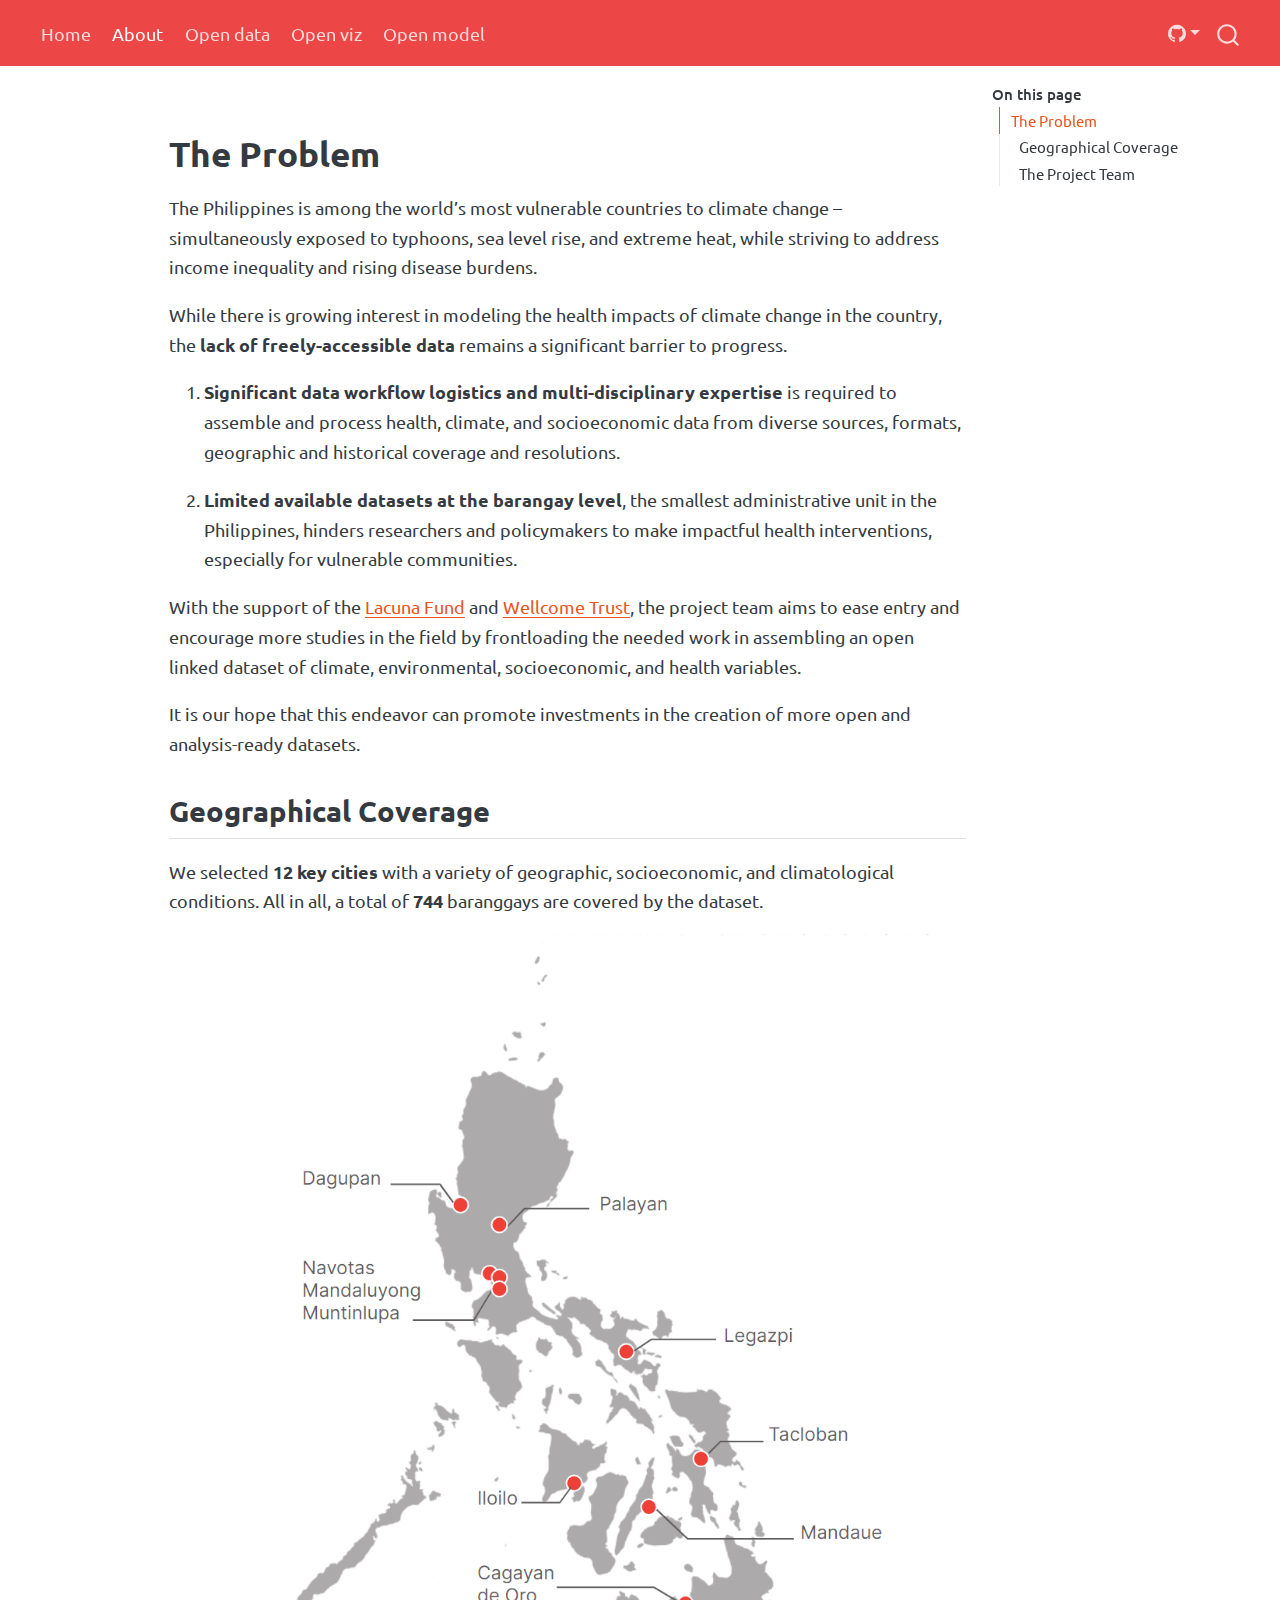
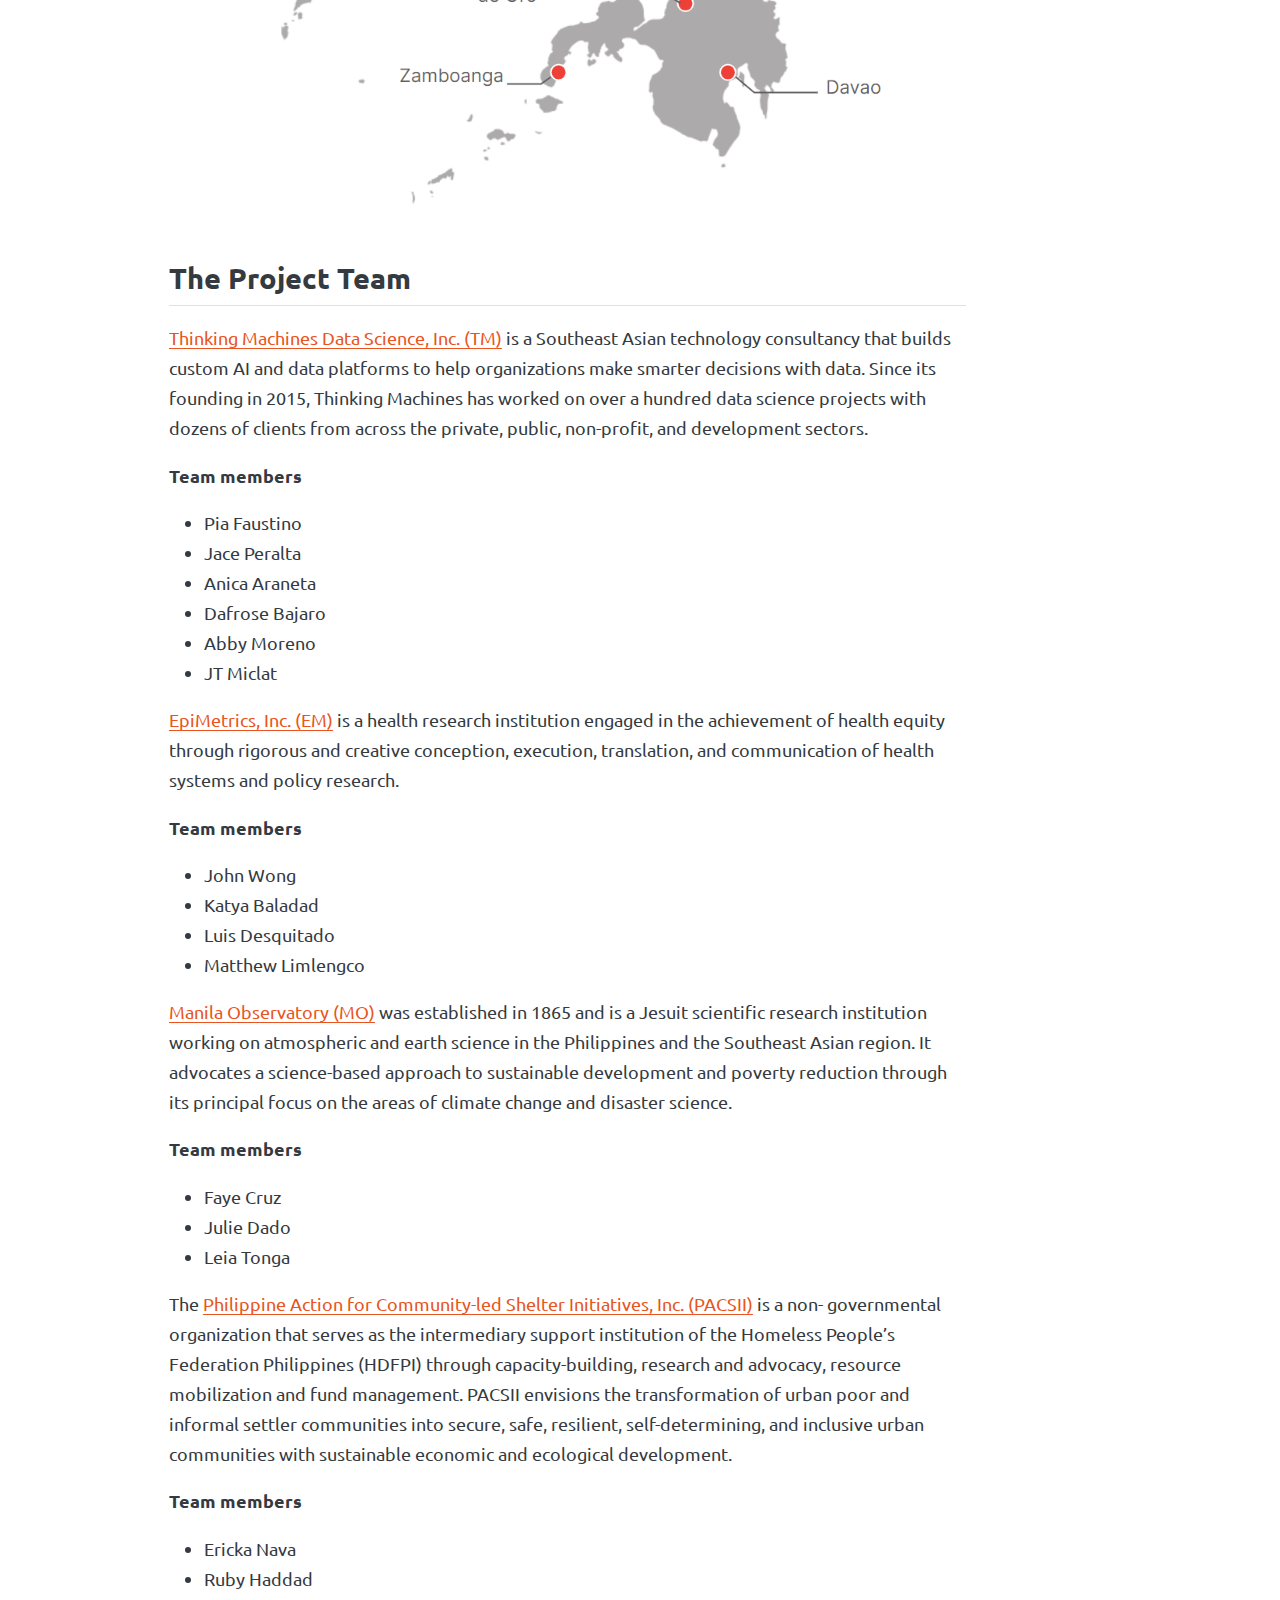
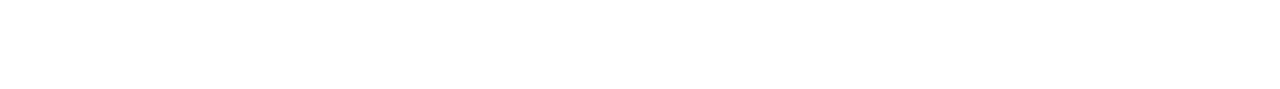
==== docs/about.html @ 26327dec "Update open data and links" ====
<!DOCTYPE html>
<html xmlns="http://www.w3.org/1999/xhtml" lang="en" xml:lang="en"><head>

<meta charset="utf-8">
<meta name="generator" content="quarto-1.4.551">

<meta name="viewport" content="width=device-width, initial-scale=1.0, user-scalable=yes">


<title>Project CCHAIN</title>
<style>
code{white-space: pre-wrap;}
span.smallcaps{font-variant: small-caps;}
div.columns{display: flex; gap: min(4vw, 1.5em);}
div.column{flex: auto; overflow-x: auto;}
div.hanging-indent{margin-left: 1.5em; text-indent: -1.5em;}
ul.task-list{list-style: none;}
ul.task-list li input[type="checkbox"] {
  width: 0.8em;
  margin: 0 0.8em 0.2em -1em; /* quarto-specific, see https://github.com/quarto-dev/quarto-cli/issues/4556 */ 
  vertical-align: middle;
}
</style>


<script src="site_libs/quarto-nav/quarto-nav.js"></script>
<script src="site_libs/quarto-nav/headroom.min.js"></script>
<script src="site_libs/clipboard/clipboard.min.js"></script>
<script src="site_libs/quarto-search/autocomplete.umd.js"></script>
<script src="site_libs/quarto-search/fuse.min.js"></script>
<script src="site_libs/quarto-search/quarto-search.js"></script>
<meta name="quarto:offset" content="./">
<link href="./assets/icon.png" rel="icon" type="image/png">
<script src="site_libs/quarto-html/quarto.js"></script>
<script src="site_libs/quarto-html/popper.min.js"></script>
<script src="site_libs/quarto-html/tippy.umd.min.js"></script>
<script src="site_libs/quarto-html/anchor.min.js"></script>
<link href="site_libs/quarto-html/tippy.css" rel="stylesheet">
<link href="site_libs/quarto-html/quarto-syntax-highlighting.css" rel="stylesheet" id="quarto-text-highlighting-styles">
<script src="site_libs/bootstrap/bootstrap.min.js"></script>
<link href="site_libs/bootstrap/bootstrap-icons.css" rel="stylesheet">
<link href="site_libs/bootstrap/bootstrap.min.css" rel="stylesheet" id="quarto-bootstrap" data-mode="light">
<script id="quarto-search-options" type="application/json">{
  "location": "navbar",
  "copy-button": false,
  "collapse-after": 3,
  "panel-placement": "end",
  "type": "overlay",
  "limit": 50,
  "keyboard-shortcut": [
    "f",
    "/",
    "s"
  ],
  "show-item-context": false,
  "language": {
    "search-no-results-text": "No results",
    "search-matching-documents-text": "matching documents",
    "search-copy-link-title": "Copy link to search",
    "search-hide-matches-text": "Hide additional matches",
    "search-more-match-text": "more match in this document",
    "search-more-matches-text": "more matches in this document",
    "search-clear-button-title": "Clear",
    "search-text-placeholder": "",
    "search-detached-cancel-button-title": "Cancel",
    "search-submit-button-title": "Submit",
    "search-label": "Search"
  }
}</script>


<meta property="og:title" content="Project CCHAIN">
<meta property="og:description" content="">
<meta property="og:image" content="assets/cities_covered.png">
<meta property="og:site_name" content="Project CCHAIN">
<meta name="twitter:title" content="Project CCHAIN">
<meta name="twitter:description" content="">
<meta name="twitter:image" content="assets/cities_covered.png">
<meta name="twitter:card" content="summary_large_image">
</head>

<body class="nav-fixed">

<div id="quarto-search-results"></div>
  <header id="quarto-header" class="headroom fixed-top">
    <nav class="navbar navbar-expand-lg " data-bs-theme="dark">
      <div class="navbar-container container-fluid">
            <div id="quarto-search" class="" title="Search"></div>
          <button class="navbar-toggler" type="button" data-bs-toggle="collapse" data-bs-target="#navbarCollapse" aria-controls="navbarCollapse" aria-expanded="false" aria-label="Toggle navigation" onclick="if (window.quartoToggleHeadroom) { window.quartoToggleHeadroom(); }">
  <span class="navbar-toggler-icon"></span>
</button>
          <div class="collapse navbar-collapse" id="navbarCollapse">
            <ul class="navbar-nav navbar-nav-scroll me-auto">
  <li class="nav-item">
    <a class="nav-link" href="./index.html"> 
<span class="menu-text">Home</span></a>
  </li>  
  <li class="nav-item">
    <a class="nav-link active" href="./about.html" aria-current="page"> 
<span class="menu-text">About</span></a>
  </li>  
  <li class="nav-item">
    <a class="nav-link" href="./open_data.html"> 
<span class="menu-text">Open data</span></a>
  </li>  
  <li class="nav-item">
    <a class="nav-link" href="./open_viz.html"> 
<span class="menu-text">Open viz</span></a>
  </li>  
  <li class="nav-item">
    <a class="nav-link" href="./open_model.html"> 
<span class="menu-text">Open model</span></a>
  </li>  
</ul>
          </div> <!-- /navcollapse -->
          <div class="quarto-navbar-tools">
    <div class="dropdown">
      <a href="" title="" id="quarto-navigation-tool-dropdown-0" class="quarto-navigation-tool dropdown-toggle px-1" data-bs-toggle="dropdown" aria-expanded="false" aria-label=""><i class="bi bi-github"></i></a>
      <ul class="dropdown-menu" aria-labelledby="quarto-navigation-tool-dropdown-0">
          <li>
            <a class="dropdown-item quarto-navbar-tools-item" href="https://github.com/thinkingmachines/project-cchain/">
            Source Code
            </a>
          </li>
          <li>
            <a class="dropdown-item quarto-navbar-tools-item" href="https://github.com/thinkingmachines/project-cchain/issues/">
            Report a Bug
            </a>
          </li>
      </ul>
    </div>
</div>
      </div> <!-- /container-fluid -->
    </nav>
</header>
<!-- content -->
<div id="quarto-content" class="quarto-container page-columns page-rows-contents page-layout-article page-navbar">
<!-- sidebar -->
<!-- margin-sidebar -->
    <div id="quarto-margin-sidebar" class="sidebar margin-sidebar">
        <nav id="TOC" role="doc-toc" class="toc-active">
    <h2 id="toc-title">On this page</h2>
   
  <ul>
  <li><a href="#the-problem" id="toc-the-problem" class="nav-link active" data-scroll-target="#the-problem">The Problem</a>
  <ul class="collapse">
  <li><a href="#geographical-coverage" id="toc-geographical-coverage" class="nav-link" data-scroll-target="#geographical-coverage">Geographical Coverage</a></li>
  <li><a href="#the-project-team" id="toc-the-project-team" class="nav-link" data-scroll-target="#the-project-team">The Project Team</a></li>
  </ul></li>
  </ul>
</nav>
    </div>
<!-- main -->
<main class="content" id="quarto-document-content">




<section id="the-problem" class="level1">
<h1>The Problem</h1>
<p>The Philippines is among the world’s most vulnerable countries to climate change – simultaneously exposed to typhoons, sea level rise, and extreme heat, while striving to address income inequality and rising disease burdens.</p>
<p>While there is growing interest in modeling the health impacts of climate change in the country, the <strong>lack of freely-accessible data</strong> remains a significant barrier to progress.</p>
<ol type="1">
<li><p><strong>Significant data workflow logistics and multi-disciplinary expertise</strong> is required to assemble and process health, climate, and socioeconomic data from diverse sources, formats, geographic and historical coverage and resolutions.</p></li>
<li><p><strong>Limited available datasets at the barangay level</strong>, the smallest administrative unit in the Philippines, hinders researchers and policymakers to make impactful health interventions, especially for vulnerable communities.</p></li>
</ol>
<p>With the support of the <a href="https://lacunafund.org/">Lacuna Fund</a> and <a href="https://wellcome.org/">Wellcome Trust</a>, the project team aims to ease entry and encourage more studies in the field by frontloading the needed work in assembling an open linked dataset of climate, environmental, socioeconomic, and health variables.</p>
<p>It is our hope that this endeavor can promote investments in the creation of more open and analysis-ready datasets.</p>
<section id="geographical-coverage" class="level2">
<h2 class="anchored" data-anchor-id="geographical-coverage">Geographical Coverage</h2>
<p>We selected <strong>12 key cities</strong> with a variety of geographic, socioeconomic, and climatological conditions. All in all, a total of <strong>744</strong> baranggays are covered by the dataset.</p>
<p><img src="assets/cities_covered.png" class="img-fluid"></p>
</section>
<section id="the-project-team" class="level2">
<h2 class="anchored" data-anchor-id="the-project-team">The Project Team</h2>
<p><a href="ttps://epimetrics.com.ph/">Thinking Machines Data Science, Inc.&nbsp;(TM)</a> is a Southeast Asian technology consultancy that builds custom AI and data platforms to help organizations make smarter decisions with data. Since its founding in 2015, Thinking Machines has worked on over a hundred data science projects with dozens of clients from across the private, public, non-profit, and development sectors.</p>
<p><strong>Team members</strong></p>
<ul>
<li>Pia Faustino</li>
<li>Jace Peralta</li>
<li>Anica Araneta</li>
<li>Dafrose Bajaro</li>
<li>Abby Moreno</li>
<li>JT Miclat</li>
</ul>
<p><a href="https://epimetrics.com.ph/">EpiMetrics, Inc.&nbsp;(EM)</a> is a health research institution engaged in the achievement of health equity through rigorous and creative conception, execution, translation, and communication of health systems and policy research.</p>
<p><strong>Team members</strong></p>
<ul>
<li>John Wong</li>
<li>Katya Baladad</li>
<li>Luis Desquitado</li>
<li>Matthew Limlengco</li>
</ul>
<p><a href="https://www.observatory.ph/">Manila Observatory (MO)</a> was established in 1865 and is a Jesuit scientific research institution working on atmospheric and earth science in the Philippines and the Southeast Asian region. It advocates a science-based approach to sustainable development and poverty reduction through its principal focus on the areas of climate change and disaster science.</p>
<p><strong>Team members</strong></p>
<ul>
<li>Faye Cruz</li>
<li>Julie Dado</li>
<li>Leia Tonga</li>
</ul>
<p>The <a href="https://pacsii.org/">Philippine Action for Community-led Shelter Initiatives, Inc.&nbsp;(PACSII)</a> is a non- governmental organization that serves as the intermediary support institution of the Homeless People’s Federation Philippines (HDFPI) through capacity-building, research and advocacy, resource mobilization and fund management. PACSII envisions the transformation of urban poor and informal settler communities into secure, safe, resilient, self-determining, and inclusive urban communities with sustainable economic and ecological development.</p>
<p><strong>Team members</strong></p>
<ul>
<li>Ericka Nava</li>
<li>Ruby Haddad</li>
</ul>


</section>
</section>

</main> <!-- /main -->
<script id="quarto-html-after-body" type="application/javascript">
window.document.addEventListener("DOMContentLoaded", function (event) {
  const toggleBodyColorMode = (bsSheetEl) => {
    const mode = bsSheetEl.getAttribute("data-mode");
    const bodyEl = window.document.querySelector("body");
    if (mode === "dark") {
      bodyEl.classList.add("quarto-dark");
      bodyEl.classList.remove("quarto-light");
    } else {
      bodyEl.classList.add("quarto-light");
      bodyEl.classList.remove("quarto-dark");
    }
  }
  const toggleBodyColorPrimary = () => {
    const bsSheetEl = window.document.querySelector("link#quarto-bootstrap");
    if (bsSheetEl) {
      toggleBodyColorMode(bsSheetEl);
    }
  }
  toggleBodyColorPrimary();  
  const icon = "";
  const anchorJS = new window.AnchorJS();
  anchorJS.options = {
    placement: 'right',
    icon: icon
  };
  anchorJS.add('.anchored');
  const isCodeAnnotation = (el) => {
    for (const clz of el.classList) {
      if (clz.startsWith('code-annotation-')) {                     
        return true;
      }
    }
    return false;
  }
  const clipboard = new window.ClipboardJS('.code-copy-button', {
    text: function(trigger) {
      const codeEl = trigger.previousElementSibling.cloneNode(true);
      for (const childEl of codeEl.children) {
        if (isCodeAnnotation(childEl)) {
          childEl.remove();
        }
      }
      return codeEl.innerText;
    }
  });
  clipboard.on('success', function(e) {
    // button target
    const button = e.trigger;
    // don't keep focus
    button.blur();
    // flash "checked"
    button.classList.add('code-copy-button-checked');
    var currentTitle = button.getAttribute("title");
    button.setAttribute("title", "Copied!");
    let tooltip;
    if (window.bootstrap) {
      button.setAttribute("data-bs-toggle", "tooltip");
      button.setAttribute("data-bs-placement", "left");
      button.setAttribute("data-bs-title", "Copied!");
      tooltip = new bootstrap.Tooltip(button, 
        { trigger: "manual", 
          customClass: "code-copy-button-tooltip",
          offset: [0, -8]});
      tooltip.show();    
    }
    setTimeout(function() {
      if (tooltip) {
        tooltip.hide();
        button.removeAttribute("data-bs-title");
        button.removeAttribute("data-bs-toggle");
        button.removeAttribute("data-bs-placement");
      }
      button.setAttribute("title", currentTitle);
      button.classList.remove('code-copy-button-checked');
    }, 1000);
    // clear code selection
    e.clearSelection();
  });
    var localhostRegex = new RegExp(/^(?:http|https):\/\/localhost\:?[0-9]*\//);
    var mailtoRegex = new RegExp(/^mailto:/);
      var filterRegex = new RegExp('/' + window.location.host + '/');
    var isInternal = (href) => {
        return filterRegex.test(href) || localhostRegex.test(href) || mailtoRegex.test(href);
    }
    // Inspect non-navigation links and adorn them if external
 	var links = window.document.querySelectorAll('a[href]:not(.nav-link):not(.navbar-brand):not(.toc-action):not(.sidebar-link):not(.sidebar-item-toggle):not(.pagination-link):not(.no-external):not([aria-hidden]):not(.dropdown-item):not(.quarto-navigation-tool)');
    for (var i=0; i<links.length; i++) {
      const link = links[i];
      if (!isInternal(link.href)) {
        // undo the damage that might have been done by quarto-nav.js in the case of
        // links that we want to consider external
        if (link.dataset.originalHref !== undefined) {
          link.href = link.dataset.originalHref;
        }
      }
    }
  function tippyHover(el, contentFn, onTriggerFn, onUntriggerFn) {
    const config = {
      allowHTML: true,
      maxWidth: 500,
      delay: 100,
      arrow: false,
      appendTo: function(el) {
          return el.parentElement;
      },
      interactive: true,
      interactiveBorder: 10,
      theme: 'quarto',
      placement: 'bottom-start',
    };
    if (contentFn) {
      config.content = contentFn;
    }
    if (onTriggerFn) {
      config.onTrigger = onTriggerFn;
    }
    if (onUntriggerFn) {
      config.onUntrigger = onUntriggerFn;
    }
    window.tippy(el, config); 
  }
  const noterefs = window.document.querySelectorAll('a[role="doc-noteref"]');
  for (var i=0; i<noterefs.length; i++) {
    const ref = noterefs[i];
    tippyHover(ref, function() {
      // use id or data attribute instead here
      let href = ref.getAttribute('data-footnote-href') || ref.getAttribute('href');
      try { href = new URL(href).hash; } catch {}
      const id = href.replace(/^#\/?/, "");
      const note = window.document.getElementById(id);
      if (note) {
        return note.innerHTML;
      } else {
        return "";
      }
    });
  }
  const xrefs = window.document.querySelectorAll('a.quarto-xref');
  const processXRef = (id, note) => {
    // Strip column container classes
    const stripColumnClz = (el) => {
      el.classList.remove("page-full", "page-columns");
      if (el.children) {
        for (const child of el.children) {
          stripColumnClz(child);
        }
      }
    }
    stripColumnClz(note)
    if (id === null || id.startsWith('sec-')) {
      // Special case sections, only their first couple elements
      const container = document.createElement("div");
      if (note.children && note.children.length > 2) {
        container.appendChild(note.children[0].cloneNode(true));
        for (let i = 1; i < note.children.length; i++) {
          const child = note.children[i];
          if (child.tagName === "P" && child.innerText === "") {
            continue;
          } else {
            container.appendChild(child.cloneNode(true));
            break;
          }
        }
        if (window.Quarto?.typesetMath) {
          window.Quarto.typesetMath(container);
        }
        return container.innerHTML
      } else {
        if (window.Quarto?.typesetMath) {
          window.Quarto.typesetMath(note);
        }
        return note.innerHTML;
      }
    } else {
      // Remove any anchor links if they are present
      const anchorLink = note.querySelector('a.anchorjs-link');
      if (anchorLink) {
        anchorLink.remove();
      }
      if (window.Quarto?.typesetMath) {
        window.Quarto.typesetMath(note);
      }
      // TODO in 1.5, we should make sure this works without a callout special case
      if (note.classList.contains("callout")) {
        return note.outerHTML;
      } else {
        return note.innerHTML;
      }
    }
  }
  for (var i=0; i<xrefs.length; i++) {
    const xref = xrefs[i];
    tippyHover(xref, undefined, function(instance) {
      instance.disable();
      let url = xref.getAttribute('href');
      let hash = undefined; 
      if (url.startsWith('#')) {
        hash = url;
      } else {
        try { hash = new URL(url).hash; } catch {}
      }
      if (hash) {
        const id = hash.replace(/^#\/?/, "");
        const note = window.document.getElementById(id);
        if (note !== null) {
          try {
            const html = processXRef(id, note.cloneNode(true));
            instance.setContent(html);
          } finally {
            instance.enable();
            instance.show();
          }
        } else {
          // See if we can fetch this
          fetch(url.split('#')[0])
          .then(res => res.text())
          .then(html => {
            const parser = new DOMParser();
            const htmlDoc = parser.parseFromString(html, "text/html");
            const note = htmlDoc.getElementById(id);
            if (note !== null) {
              const html = processXRef(id, note);
              instance.setContent(html);
            } 
          }).finally(() => {
            instance.enable();
            instance.show();
          });
        }
      } else {
        // See if we can fetch a full url (with no hash to target)
        // This is a special case and we should probably do some content thinning / targeting
        fetch(url)
        .then(res => res.text())
        .then(html => {
          const parser = new DOMParser();
          const htmlDoc = parser.parseFromString(html, "text/html");
          const note = htmlDoc.querySelector('main.content');
          if (note !== null) {
            // This should only happen for chapter cross references
            // (since there is no id in the URL)
            // remove the first header
            if (note.children.length > 0 && note.children[0].tagName === "HEADER") {
              note.children[0].remove();
            }
            const html = processXRef(null, note);
            instance.setContent(html);
          } 
        }).finally(() => {
          instance.enable();
          instance.show();
        });
      }
    }, function(instance) {
    });
  }
      let selectedAnnoteEl;
      const selectorForAnnotation = ( cell, annotation) => {
        let cellAttr = 'data-code-cell="' + cell + '"';
        let lineAttr = 'data-code-annotation="' +  annotation + '"';
        const selector = 'span[' + cellAttr + '][' + lineAttr + ']';
        return selector;
      }
      const selectCodeLines = (annoteEl) => {
        const doc = window.document;
        const targetCell = annoteEl.getAttribute("data-target-cell");
        const targetAnnotation = annoteEl.getAttribute("data-target-annotation");
        const annoteSpan = window.document.querySelector(selectorForAnnotation(targetCell, targetAnnotation));
        const lines = annoteSpan.getAttribute("data-code-lines").split(",");
        const lineIds = lines.map((line) => {
          return targetCell + "-" + line;
        })
        let top = null;
        let height = null;
        let parent = null;
        if (lineIds.length > 0) {
            //compute the position of the single el (top and bottom and make a div)
            const el = window.document.getElementById(lineIds[0]);
            top = el.offsetTop;
            height = el.offsetHeight;
            parent = el.parentElement.parentElement;
          if (lineIds.length > 1) {
            const lastEl = window.document.getElementById(lineIds[lineIds.length - 1]);
            const bottom = lastEl.offsetTop + lastEl.offsetHeight;
            height = bottom - top;
          }
          if (top !== null && height !== null && parent !== null) {
            // cook up a div (if necessary) and position it 
            let div = window.document.getElementById("code-annotation-line-highlight");
            if (div === null) {
              div = window.document.createElement("div");
              div.setAttribute("id", "code-annotation-line-highlight");
              div.style.position = 'absolute';
              parent.appendChild(div);
            }
            div.style.top = top - 2 + "px";
            div.style.height = height + 4 + "px";
            div.style.left = 0;
            let gutterDiv = window.document.getElementById("code-annotation-line-highlight-gutter");
            if (gutterDiv === null) {
              gutterDiv = window.document.createElement("div");
              gutterDiv.setAttribute("id", "code-annotation-line-highlight-gutter");
              gutterDiv.style.position = 'absolute';
              const codeCell = window.document.getElementById(targetCell);
              const gutter = codeCell.querySelector('.code-annotation-gutter');
              gutter.appendChild(gutterDiv);
            }
            gutterDiv.style.top = top - 2 + "px";
            gutterDiv.style.height = height + 4 + "px";
          }
          selectedAnnoteEl = annoteEl;
        }
      };
      const unselectCodeLines = () => {
        const elementsIds = ["code-annotation-line-highlight", "code-annotation-line-highlight-gutter"];
        elementsIds.forEach((elId) => {
          const div = window.document.getElementById(elId);
          if (div) {
            div.remove();
          }
        });
        selectedAnnoteEl = undefined;
      };
        // Handle positioning of the toggle
    window.addEventListener(
      "resize",
      throttle(() => {
        elRect = undefined;
        if (selectedAnnoteEl) {
          selectCodeLines(selectedAnnoteEl);
        }
      }, 10)
    );
    function throttle(fn, ms) {
    let throttle = false;
    let timer;
      return (...args) => {
        if(!throttle) { // first call gets through
            fn.apply(this, args);
            throttle = true;
        } else { // all the others get throttled
            if(timer) clearTimeout(timer); // cancel #2
            timer = setTimeout(() => {
              fn.apply(this, args);
              timer = throttle = false;
            }, ms);
        }
      };
    }
      // Attach click handler to the DT
      const annoteDls = window.document.querySelectorAll('dt[data-target-cell]');
      for (const annoteDlNode of annoteDls) {
        annoteDlNode.addEventListener('click', (event) => {
          const clickedEl = event.target;
          if (clickedEl !== selectedAnnoteEl) {
            unselectCodeLines();
            const activeEl = window.document.querySelector('dt[data-target-cell].code-annotation-active');
            if (activeEl) {
              activeEl.classList.remove('code-annotation-active');
            }
            selectCodeLines(clickedEl);
            clickedEl.classList.add('code-annotation-active');
          } else {
            // Unselect the line
            unselectCodeLines();
            clickedEl.classList.remove('code-annotation-active');
          }
        });
      }
  const findCites = (el) => {
    const parentEl = el.parentElement;
    if (parentEl) {
      const cites = parentEl.dataset.cites;
      if (cites) {
        return {
          el,
          cites: cites.split(' ')
        };
      } else {
        return findCites(el.parentElement)
      }
    } else {
      return undefined;
    }
  };
  var bibliorefs = window.document.querySelectorAll('a[role="doc-biblioref"]');
  for (var i=0; i<bibliorefs.length; i++) {
    const ref = bibliorefs[i];
    const citeInfo = findCites(ref);
    if (citeInfo) {
      tippyHover(citeInfo.el, function() {
        var popup = window.document.createElement('div');
        citeInfo.cites.forEach(function(cite) {
          var citeDiv = window.document.createElement('div');
          citeDiv.classList.add('hanging-indent');
          citeDiv.classList.add('csl-entry');
          var biblioDiv = window.document.getElementById('ref-' + cite);
          if (biblioDiv) {
            citeDiv.innerHTML = biblioDiv.innerHTML;
          }
          popup.appendChild(citeDiv);
        });
        return popup.innerHTML;
      });
    }
  }
});
</script>
</div> <!-- /content -->




</body></html>
---- docs/site_libs/quarto-html/tippy.css ----
.tippy-box[data-animation=fade][data-state=hidden]{opacity:0}[data-tippy-root]{max-width:calc(100vw - 10px)}.tippy-box{position:relative;background-color:#333;color:#fff;border-radius:4px;font-size:14px;line-height:1.4;white-space:normal;outline:0;transition-property:transform,visibility,opacity}.tippy-box[data-placement^=top]>.tippy-arrow{bottom:0}.tippy-box[data-placement^=top]>.tippy-arrow:before{bottom:-7px;left:0;border-width:8px 8px 0;border-top-color:initial;transform-origin:center top}.tippy-box[data-placement^=bottom]>.tippy-arrow{top:0}.tippy-box[data-placement^=bottom]>.tippy-arrow:before{top:-7px;left:0;border-width:0 8px 8px;border-bottom-color:initial;transform-origin:center bottom}.tippy-box[data-placement^=left]>.tippy-arrow{right:0}.tippy-box[data-placement^=left]>.tippy-arrow:before{border-width:8px 0 8px 8px;border-left-color:initial;right:-7px;transform-origin:center left}.tippy-box[data-placement^=right]>.tippy-arrow{left:0}.tippy-box[data-placement^=right]>.tippy-arrow:before{left:-7px;border-width:8px 8px 8px 0;border-right-color:initial;transform-origin:center right}.tippy-box[data-inertia][data-state=visible]{transition-timing-function:cubic-bezier(.54,1.5,.38,1.11)}.tippy-arrow{width:16px;height:16px;color:#333}.tippy-arrow:before{content:"";position:absolute;border-color:transparent;border-style:solid}.tippy-content{position:relative;padding:5px 9px;z-index:1}
---- docs/site_libs/quarto-html/quarto-syntax-highlighting.css ----
/* quarto syntax highlight colors */
:root {
  --quarto-hl-ot-color: #003B4F;
  --quarto-hl-at-color: #657422;
  --quarto-hl-ss-color: #20794D;
  --quarto-hl-an-color: #5E5E5E;
  --quarto-hl-fu-color: #4758AB;
  --quarto-hl-st-color: #20794D;
  --quarto-hl-cf-color: #003B4F;
  --quarto-hl-op-color: #5E5E5E;
  --quarto-hl-er-color: #AD0000;
  --quarto-hl-bn-color: #AD0000;
  --quarto-hl-al-color: #AD0000;
  --quarto-hl-va-color: #111111;
  --quarto-hl-bu-color: inherit;
  --quarto-hl-ex-color: inherit;
  --quarto-hl-pp-color: #AD0000;
  --quarto-hl-in-color: #5E5E5E;
  --quarto-hl-vs-color: #20794D;
  --quarto-hl-wa-color: #5E5E5E;
  --quarto-hl-do-color: #5E5E5E;
  --quarto-hl-im-color: #00769E;
  --quarto-hl-ch-color: #20794D;
  --quarto-hl-dt-color: #AD0000;
  --quarto-hl-fl-color: #AD0000;
  --quarto-hl-co-color: #5E5E5E;
  --quarto-hl-cv-color: #5E5E5E;
  --quarto-hl-cn-color: #8f5902;
  --quarto-hl-sc-color: #5E5E5E;
  --quarto-hl-dv-color: #AD0000;
  --quarto-hl-kw-color: #003B4F;
}

/* other quarto variables */
:root {
  --quarto-font-monospace: SFMono-Regular, Menlo, Monaco, Consolas, "Liberation Mono", "Courier New", monospace;
}

pre > code.sourceCode > span {
  color: #003B4F;
}

code span {
  color: #003B4F;
}

code.sourceCode > span {
  color: #003B4F;
}

div.sourceCode,
div.sourceCode pre.sourceCode {
  color: #003B4F;
}

code span.ot {
  color: #003B4F;
  font-style: inherit;
}

code span.at {
  color: #657422;
  font-style: inherit;
}

code span.ss {
  color: #20794D;
  font-style: inherit;
}

code span.an {
  color: #5E5E5E;
  font-style: inherit;
}

code span.fu {
  color: #4758AB;
  font-style: inherit;
}

code span.st {
  color: #20794D;
  font-style: inherit;
}

code span.cf {
  color: #003B4F;
  font-style: inherit;
}

code span.op {
  color: #5E5E5E;
  font-style: inherit;
}

code span.er {
  color: #AD0000;
  font-style: inherit;
}

code span.bn {
  color: #AD0000;
  font-style: inherit;
}

code span.al {
  color: #AD0000;
  font-style: inherit;
}

code span.va {
  color: #111111;
  font-style: inherit;
}

code span.bu {
  font-style: inherit;
}

code span.ex {
  font-style: inherit;
}

code span.pp {
  color: #AD0000;
  font-style: inherit;
}

code span.in {
  color: #5E5E5E;
  font-style: inherit;
}

code span.vs {
  color: #20794D;
  font-style: inherit;
}

code span.wa {
  color: #5E5E5E;
  font-style: italic;
}

code span.do {
  color: #5E5E5E;
  font-style: italic;
}

code span.im {
  color: #00769E;
  font-style: inherit;
}

code span.ch {
  color: #20794D;
  font-style: inherit;
}

code span.dt {
  color: #AD0000;
  font-style: inherit;
}

code span.fl {
  color: #AD0000;
  font-style: inherit;
}

code span.co {
  color: #5E5E5E;
  font-style: inherit;
}

code span.cv {
  color: #5E5E5E;
  font-style: italic;
}

code span.cn {
  color: #8f5902;
  font-style: inherit;
}

code span.sc {
  color: #5E5E5E;
  font-style: inherit;
}

code span.dv {
  color: #AD0000;
  font-style: inherit;
}

code span.kw {
  color: #003B4F;
  font-style: inherit;
}

.prevent-inlining {
  content: "</";
}

/*# sourceMappingURL=debc5d5d77c3f9108843748ff7464032.css.map */
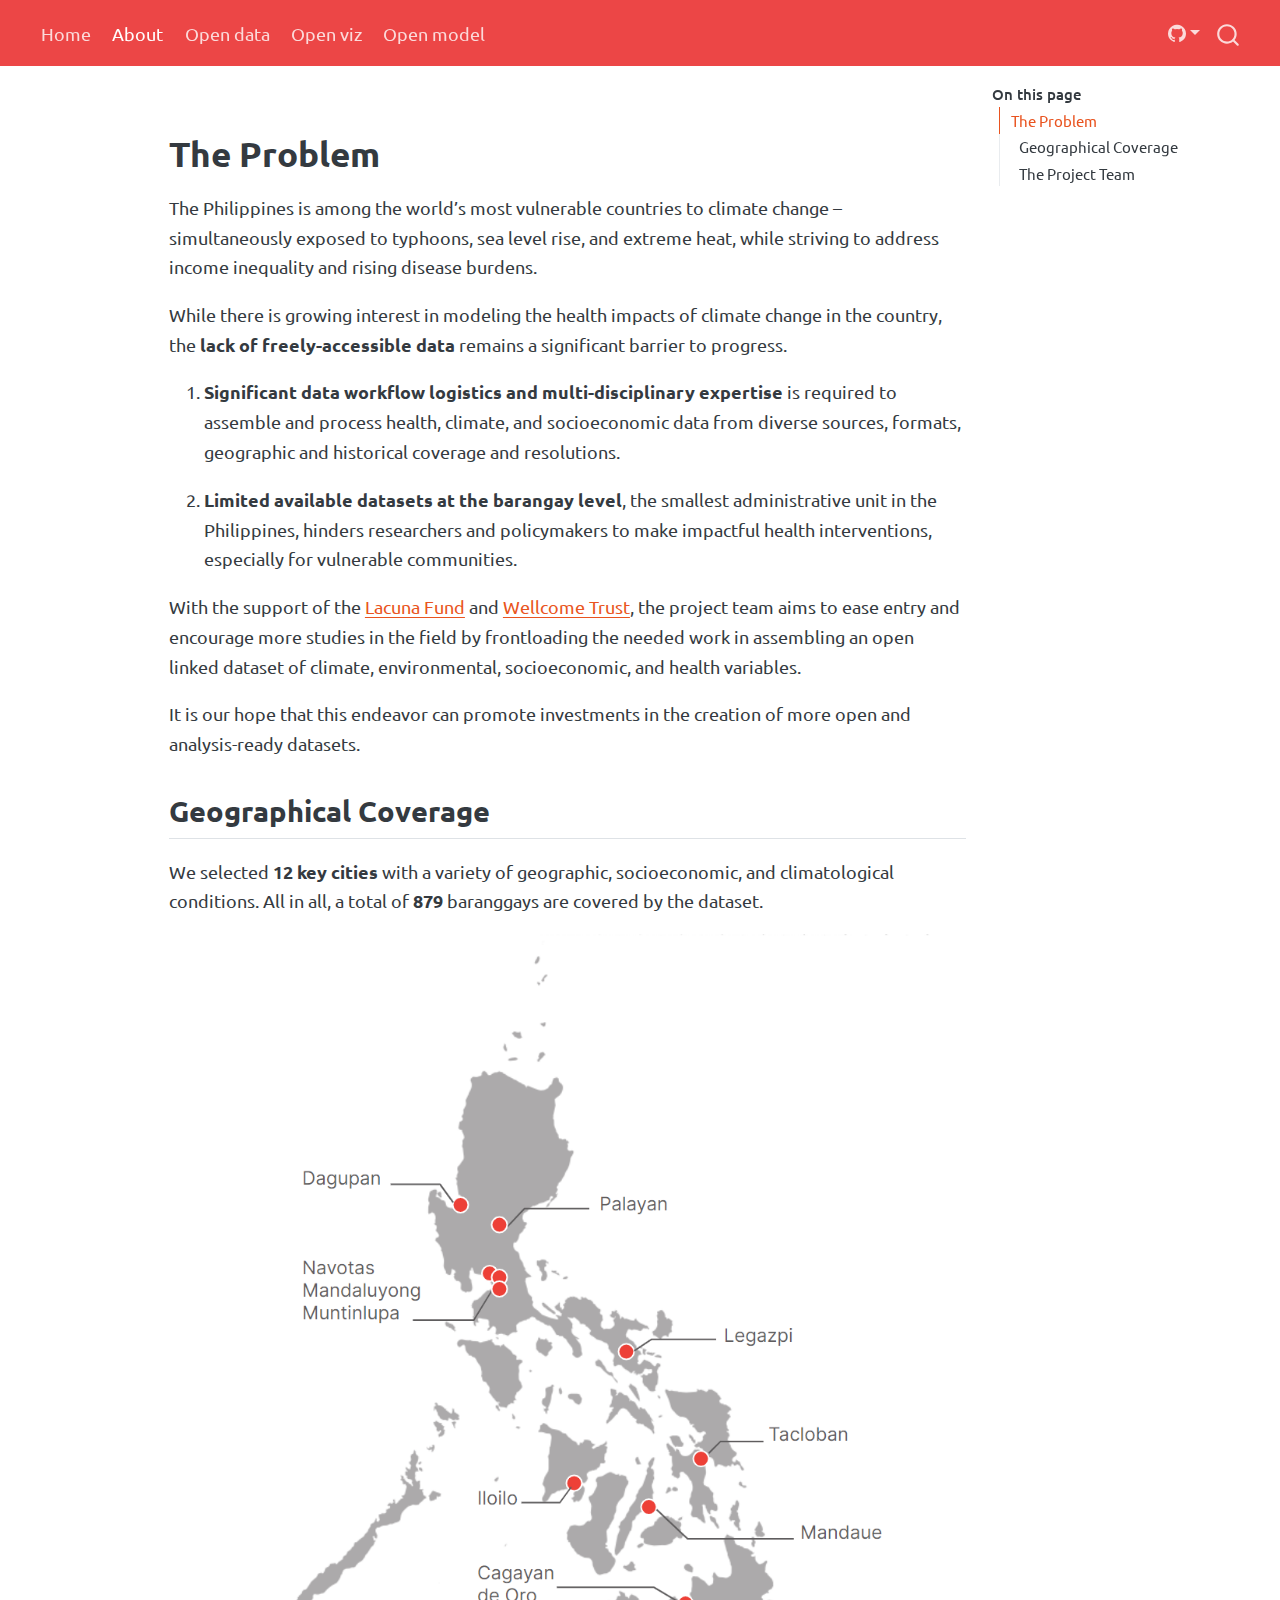
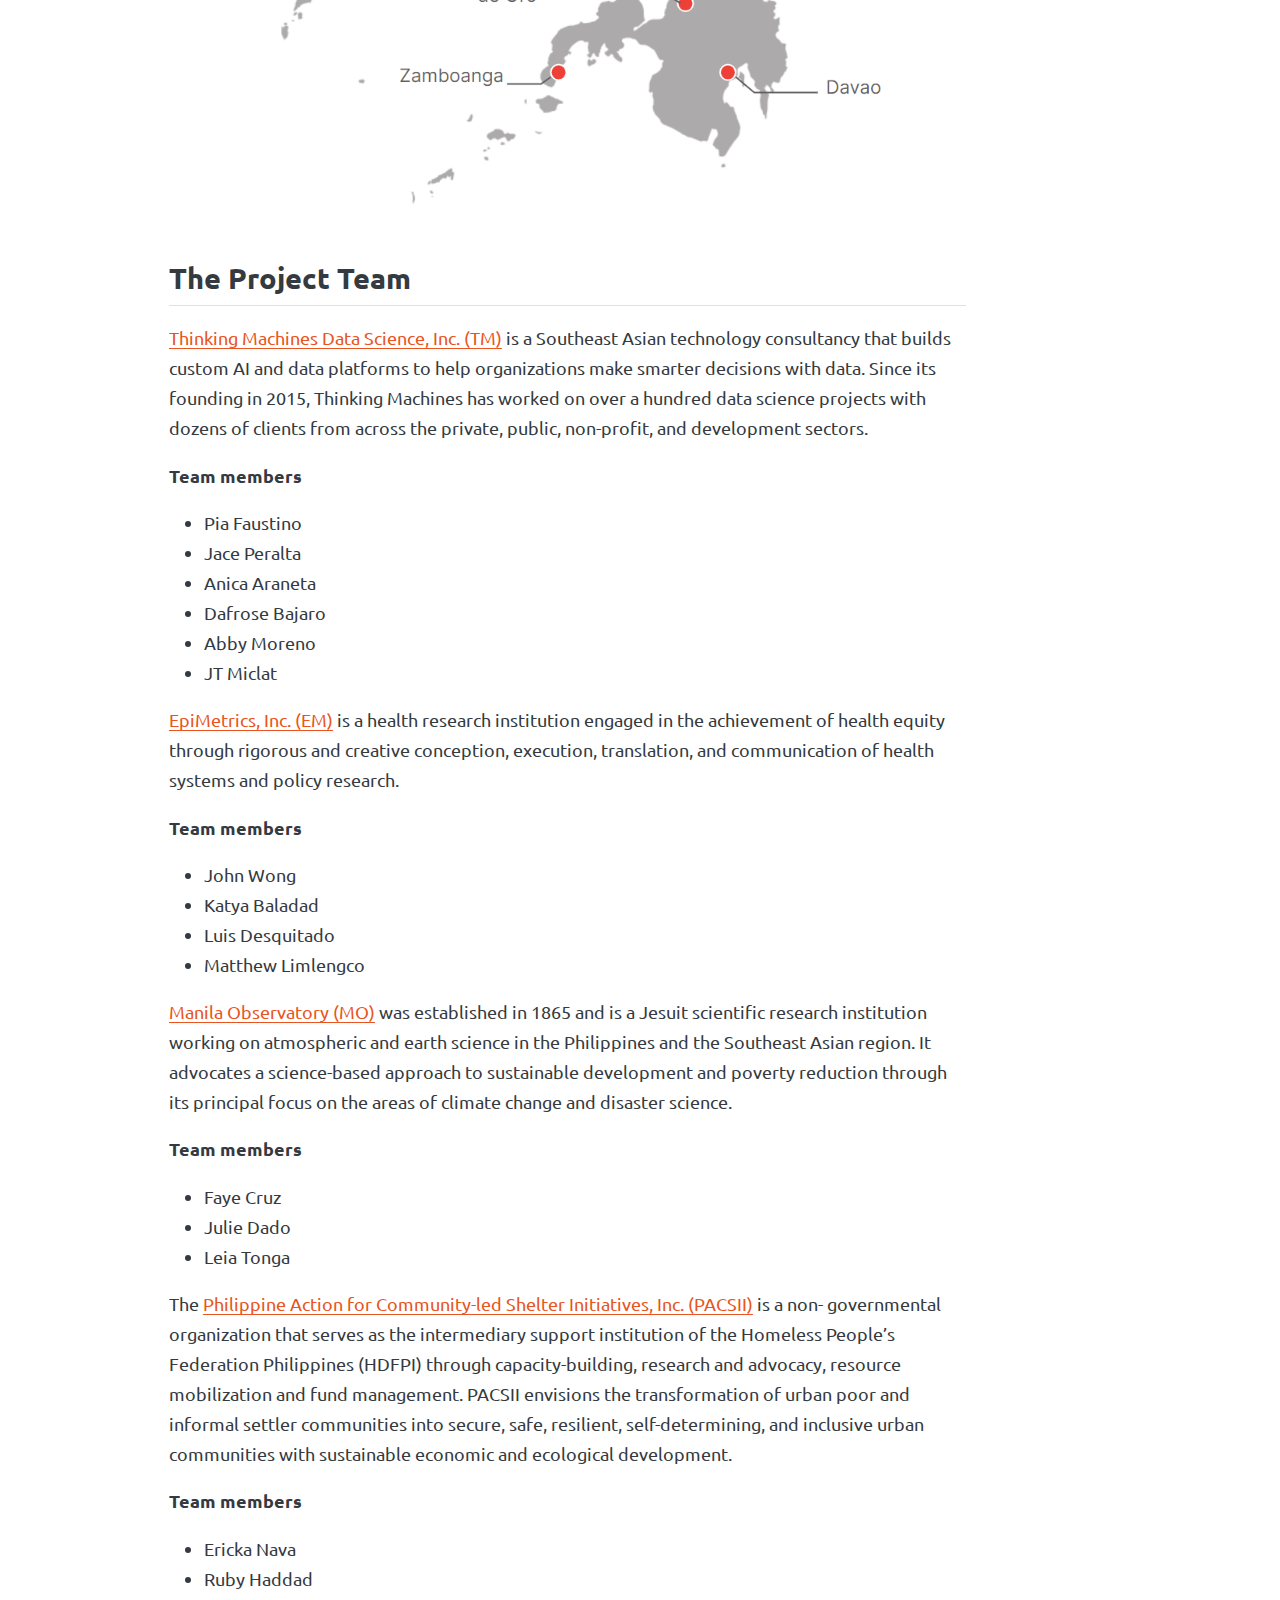
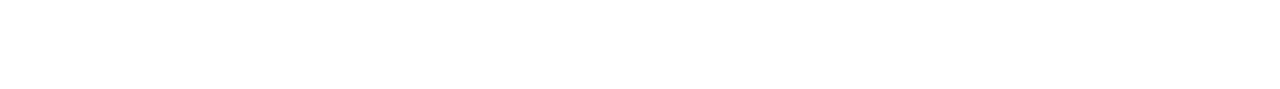
==== commit 13258ea1: "add htmls" ====
--- a/docs/about.html
+++ b/docs/about.html
@@ -168,7 +168,7 @@
 <p>It is our hope that this endeavor can promote investments in the creation of more open and analysis-ready datasets.</p>
 <section id="geographical-coverage" class="level2">
 <h2 class="anchored" data-anchor-id="geographical-coverage">Geographical Coverage</h2>
-<p>We selected <strong>12 key cities</strong> with a variety of geographic, socioeconomic, and climatological conditions. All in all, a total of <strong>744</strong> baranggays are covered by the dataset.</p>
+<p>We selected <strong>12 key cities</strong> with a variety of geographic, socioeconomic, and climatological conditions. All in all, a total of <strong>879</strong> baranggays are covered by the dataset.</p>
 <p><img src="assets/cities_covered.png" class="img-fluid"></p>
 </section>
 <section id="the-project-team" class="level2">
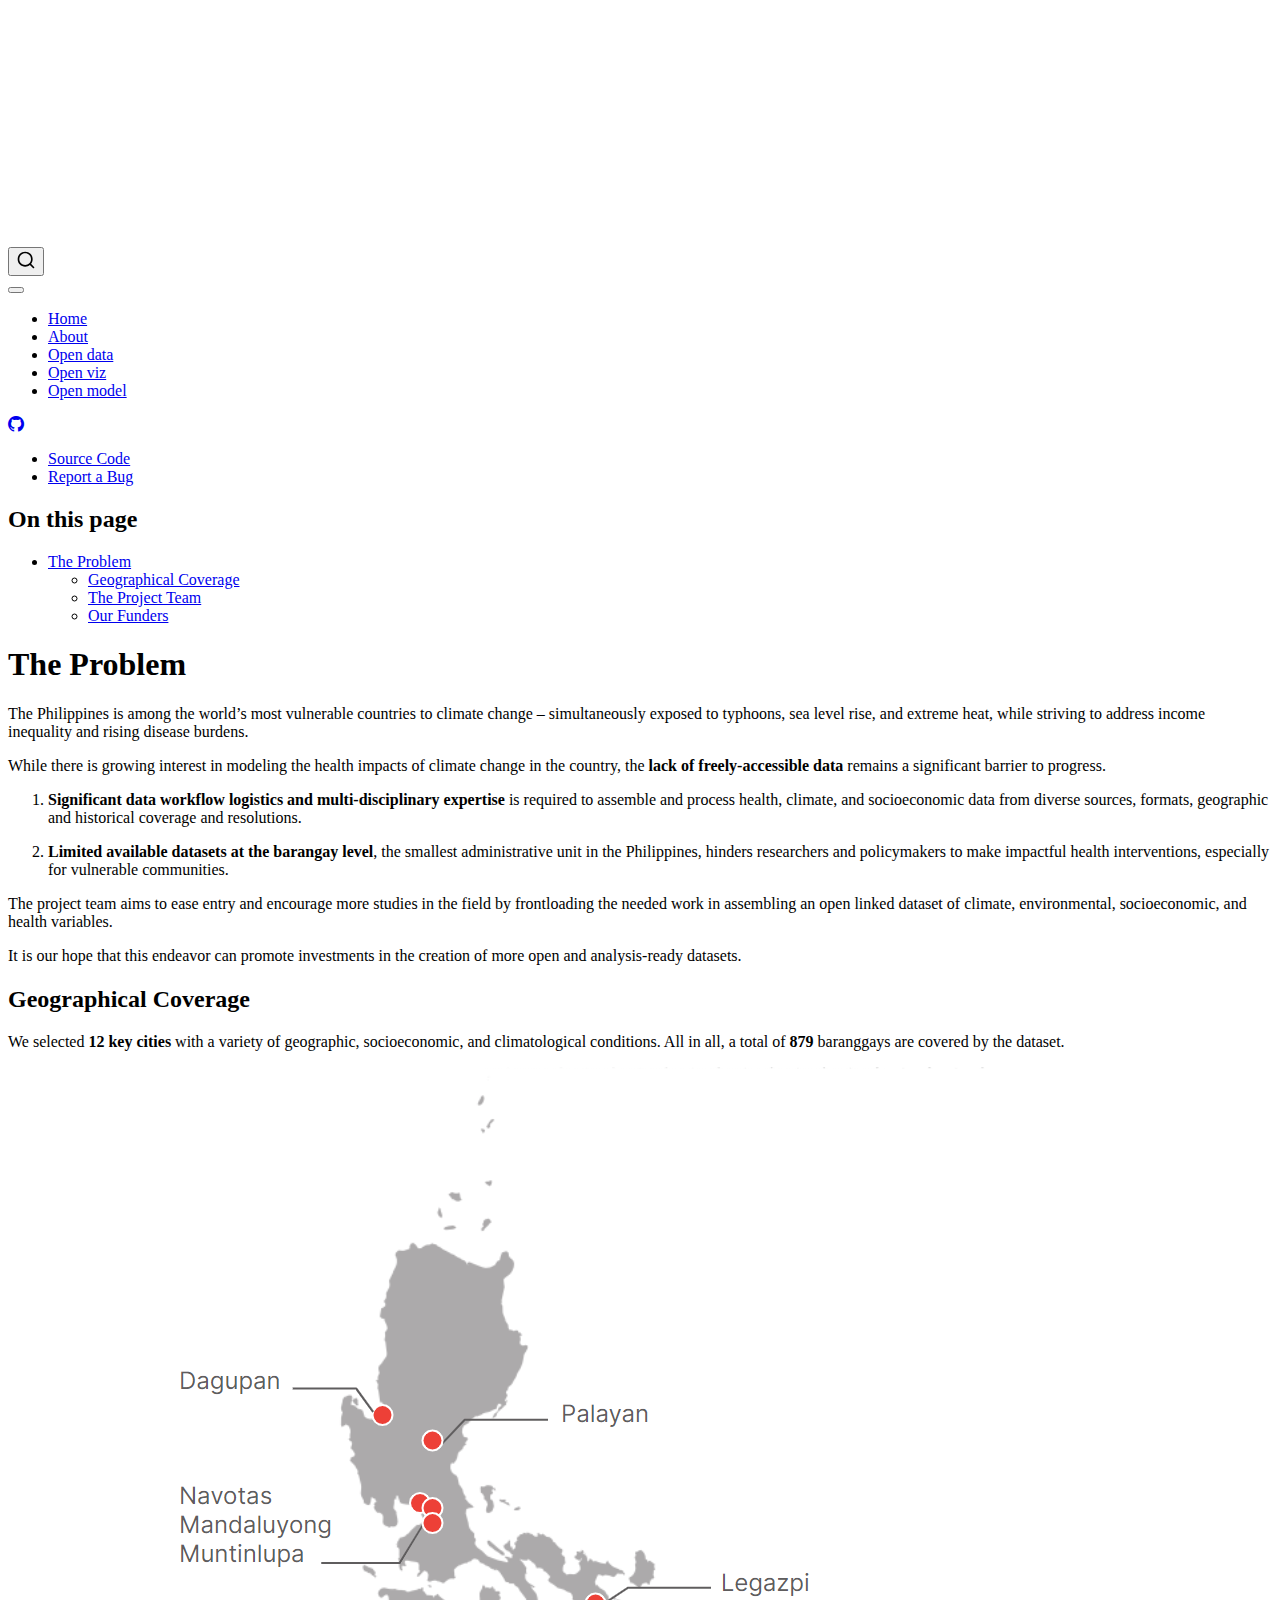
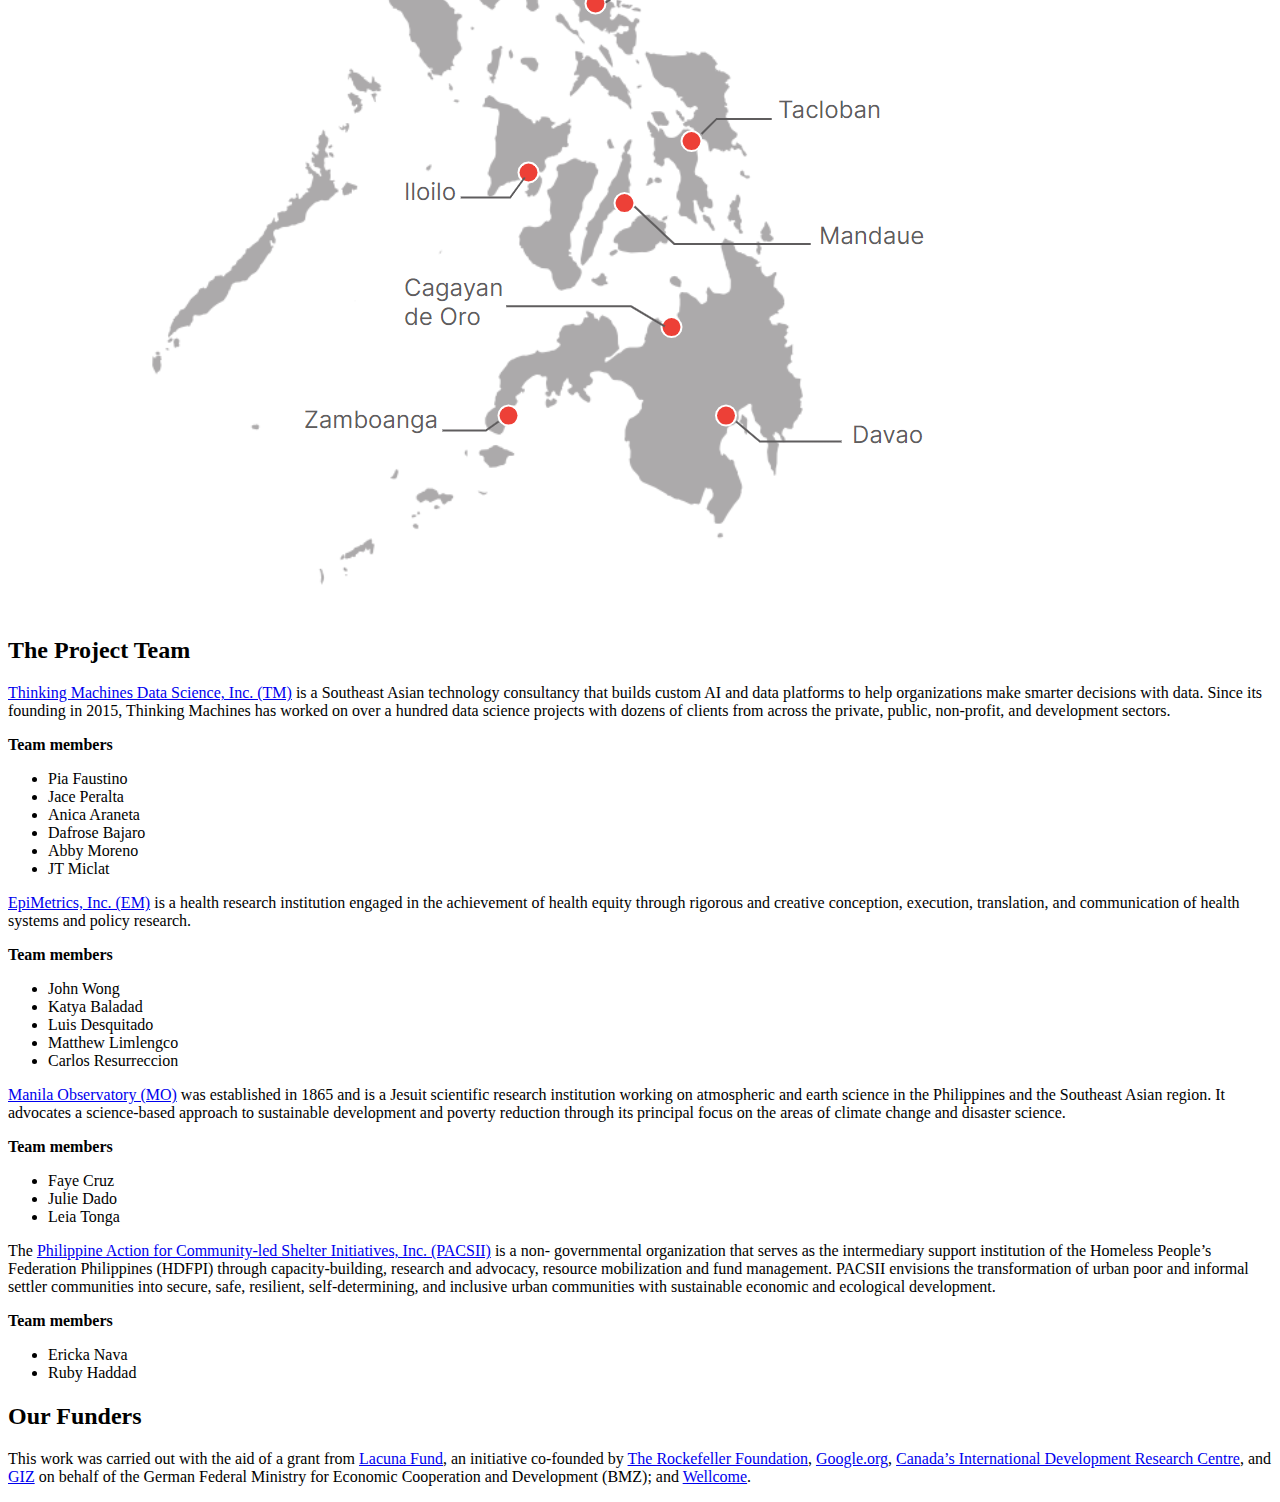
==== commit f5402a87: "add funder details" ====
--- a/docs/about.html
+++ b/docs/about.html
@@ -2,12 +2,12 @@
 <html xmlns="http://www.w3.org/1999/xhtml" lang="en" xml:lang="en"><head>
 
 <meta charset="utf-8">
-<meta name="generator" content="quarto-1.4.551">
+<meta name="generator" content="quarto-1.6.40">
 
 <meta name="viewport" content="width=device-width, initial-scale=1.0, user-scalable=yes">
 
 
-<title>Project CCHAIN</title>
+<title>about – Philippines - Open, validated, health, climate, environment and socioeconomic linked dataset optimized for machine learning | Project CCHAIN</title>
 <style>
 code{white-space: pre-wrap;}
 span.smallcaps{font-variant: small-caps;}
@@ -36,10 +36,10 @@
 <script src="site_libs/quarto-html/tippy.umd.min.js"></script>
 <script src="site_libs/quarto-html/anchor.min.js"></script>
 <link href="site_libs/quarto-html/tippy.css" rel="stylesheet">
-<link href="site_libs/quarto-html/quarto-syntax-highlighting.css" rel="stylesheet" id="quarto-text-highlighting-styles">
+<link href="site_libs/quarto-html/quarto-syntax-highlighting-549806ee2085284f45b00abea8c6df48.css" rel="stylesheet" id="quarto-text-highlighting-styles">
 <script src="site_libs/bootstrap/bootstrap.min.js"></script>
 <link href="site_libs/bootstrap/bootstrap-icons.css" rel="stylesheet">
-<link href="site_libs/bootstrap/bootstrap.min.css" rel="stylesheet" id="quarto-bootstrap" data-mode="light">
+<link href="site_libs/bootstrap/bootstrap-03108333de033644f1aa717c19fa6ce9.min.css" rel="stylesheet" append-hash="true" id="quarto-bootstrap" data-mode="light">
 <script id="quarto-search-options" type="application/json">{
   "location": "navbar",
   "copy-button": false,
@@ -69,11 +69,11 @@
 }</script>
 
 
-<meta property="og:title" content="Project CCHAIN">
+<meta property="og:title" content="Philippines - Open, validated, health, climate, environment and socioeconomic linked dataset optimized for machine learning | Project CCHAIN">
 <meta property="og:description" content="">
 <meta property="og:image" content="assets/cities_covered.png">
-<meta property="og:site_name" content="Project CCHAIN">
-<meta name="twitter:title" content="Project CCHAIN">
+<meta property="og:site_name" content="Philippines - Open, validated, health, climate, environment and socioeconomic linked dataset optimized for machine learning | Project CCHAIN">
+<meta name="twitter:title" content="Philippines - Open, validated, health, climate, environment and socioeconomic linked dataset optimized for machine learning | Project CCHAIN">
 <meta name="twitter:description" content="">
 <meta name="twitter:image" content="assets/cities_covered.png">
 <meta name="twitter:card" content="summary_large_image">
@@ -86,7 +86,7 @@
     <nav class="navbar navbar-expand-lg " data-bs-theme="dark">
       <div class="navbar-container container-fluid">
             <div id="quarto-search" class="" title="Search"></div>
-          <button class="navbar-toggler" type="button" data-bs-toggle="collapse" data-bs-target="#navbarCollapse" aria-controls="navbarCollapse" aria-expanded="false" aria-label="Toggle navigation" onclick="if (window.quartoToggleHeadroom) { window.quartoToggleHeadroom(); }">
+          <button class="navbar-toggler" type="button" data-bs-toggle="collapse" data-bs-target="#navbarCollapse" aria-controls="navbarCollapse" role="menu" aria-expanded="false" aria-label="Toggle navigation" onclick="if (window.quartoToggleHeadroom) { window.quartoToggleHeadroom(); }">
   <span class="navbar-toggler-icon"></span>
 </button>
           <div class="collapse navbar-collapse" id="navbarCollapse">
@@ -113,9 +113,9 @@
   </li>  
 </ul>
           </div> <!-- /navcollapse -->
-          <div class="quarto-navbar-tools">
+            <div class="quarto-navbar-tools">
     <div class="dropdown">
-      <a href="" title="" id="quarto-navigation-tool-dropdown-0" class="quarto-navigation-tool dropdown-toggle px-1" data-bs-toggle="dropdown" aria-expanded="false" aria-label=""><i class="bi bi-github"></i></a>
+      <a href="" title="" id="quarto-navigation-tool-dropdown-0" class="quarto-navigation-tool dropdown-toggle px-1" data-bs-toggle="dropdown" aria-expanded="false" role="link" aria-label=""><i class="bi bi-github"></i></a>
       <ul class="dropdown-menu" aria-labelledby="quarto-navigation-tool-dropdown-0">
           <li>
             <a class="dropdown-item quarto-navbar-tools-item" href="https://github.com/thinkingmachines/project-cchain/">
@@ -146,12 +146,13 @@
   <ul class="collapse">
   <li><a href="#geographical-coverage" id="toc-geographical-coverage" class="nav-link" data-scroll-target="#geographical-coverage">Geographical Coverage</a></li>
   <li><a href="#the-project-team" id="toc-the-project-team" class="nav-link" data-scroll-target="#the-project-team">The Project Team</a></li>
+  <li><a href="#our-funders" id="toc-our-funders" class="nav-link" data-scroll-target="#our-funders">Our Funders</a></li>
   </ul></li>
   </ul>
 </nav>
     </div>
 <!-- main -->
-<main class="content" id="quarto-document-content">
+<main class="content" id="quarto-document-content"><header id="title-block-header" class="quarto-title-block"></header>
 
 
 
@@ -164,7 +165,7 @@
 <li><p><strong>Significant data workflow logistics and multi-disciplinary expertise</strong> is required to assemble and process health, climate, and socioeconomic data from diverse sources, formats, geographic and historical coverage and resolutions.</p></li>
 <li><p><strong>Limited available datasets at the barangay level</strong>, the smallest administrative unit in the Philippines, hinders researchers and policymakers to make impactful health interventions, especially for vulnerable communities.</p></li>
 </ol>
-<p>With the support of the <a href="https://lacunafund.org/">Lacuna Fund</a> and <a href="https://wellcome.org/">Wellcome Trust</a>, the project team aims to ease entry and encourage more studies in the field by frontloading the needed work in assembling an open linked dataset of climate, environmental, socioeconomic, and health variables.</p>
+<p>The project team aims to ease entry and encourage more studies in the field by frontloading the needed work in assembling an open linked dataset of climate, environmental, socioeconomic, and health variables.</p>
 <p>It is our hope that this endeavor can promote investments in the creation of more open and analysis-ready datasets.</p>
 <section id="geographical-coverage" class="level2">
 <h2 class="anchored" data-anchor-id="geographical-coverage">Geographical Coverage</h2>
@@ -190,6 +191,7 @@
 <li>Katya Baladad</li>
 <li>Luis Desquitado</li>
 <li>Matthew Limlengco</li>
+<li>Carlos Resurreccion</li>
 </ul>
 <p><a href="https://www.observatory.ph/">Manila Observatory (MO)</a> was established in 1865 and is a Jesuit scientific research institution working on atmospheric and earth science in the Philippines and the Southeast Asian region. It advocates a science-based approach to sustainable development and poverty reduction through its principal focus on the areas of climate change and disaster science.</p>
 <p><strong>Team members</strong></p>
@@ -204,6 +206,10 @@
 <li>Ericka Nava</li>
 <li>Ruby Haddad</li>
 </ul>
+</section>
+<section id="our-funders" class="level2">
+<h2 class="anchored" data-anchor-id="our-funders">Our Funders</h2>
+<p>This work was carried out with the aid of a grant from <a href="https://lacunafund.org/">Lacuna Fund</a>, an initiative co-founded by <a href="https://www.rockefellerfoundation.org/">The Rockefeller Foundation</a>, <a href="https://google.org">Google.org</a>, <a href="https://www.idrc-crdi.ca/en">Canada’s International Development Research Centre</a>, and <a href="https://www.giz.de/en/html/index.html">GIZ</a> on behalf of the German Federal Ministry for Economic Cooperation and Development (BMZ); and <a href="https://wellcome.org/">Wellcome</a>.</p>
 
 
 </section>
@@ -245,18 +251,7 @@
     }
     return false;
   }
-  const clipboard = new window.ClipboardJS('.code-copy-button', {
-    text: function(trigger) {
-      const codeEl = trigger.previousElementSibling.cloneNode(true);
-      for (const childEl of codeEl.children) {
-        if (isCodeAnnotation(childEl)) {
-          childEl.remove();
-        }
-      }
-      return codeEl.innerText;
-    }
-  });
-  clipboard.on('success', function(e) {
+  const onCopySuccess = function(e) {
     // button target
     const button = e.trigger;
     // don't keep focus
@@ -288,7 +283,27 @@
     }, 1000);
     // clear code selection
     e.clearSelection();
+  }
+  const getTextToCopy = function(trigger) {
+      const codeEl = trigger.previousElementSibling.cloneNode(true);
+      for (const childEl of codeEl.children) {
+        if (isCodeAnnotation(childEl)) {
+          childEl.remove();
+        }
+      }
+      return codeEl.innerText;
+  }
+  const clipboard = new window.ClipboardJS('.code-copy-button:not([data-in-quarto-modal])', {
+    text: getTextToCopy
   });
+  clipboard.on('success', onCopySuccess);
+  if (window.document.getElementById('quarto-embedded-source-code-modal')) {
+    const clipboardModal = new window.ClipboardJS('.code-copy-button[data-in-quarto-modal]', {
+      text: getTextToCopy,
+      container: window.document.getElementById('quarto-embedded-source-code-modal')
+    });
+    clipboardModal.on('success', onCopySuccess);
+  }
     var localhostRegex = new RegExp(/^(?:http|https):\/\/localhost\:?[0-9]*\//);
     var mailtoRegex = new RegExp(/^mailto:/);
       var filterRegex = new RegExp('/' + window.location.host + '/');
@@ -296,7 +311,7 @@
         return filterRegex.test(href) || localhostRegex.test(href) || mailtoRegex.test(href);
     }
     // Inspect non-navigation links and adorn them if external
- 	var links = window.document.querySelectorAll('a[href]:not(.nav-link):not(.navbar-brand):not(.toc-action):not(.sidebar-link):not(.sidebar-item-toggle):not(.pagination-link):not(.no-external):not([aria-hidden]):not(.dropdown-item):not(.quarto-navigation-tool)');
+ 	var links = window.document.querySelectorAll('a[href]:not(.nav-link):not(.navbar-brand):not(.toc-action):not(.sidebar-link):not(.sidebar-item-toggle):not(.pagination-link):not(.no-external):not([aria-hidden]):not(.dropdown-item):not(.quarto-navigation-tool):not(.about-link)');
     for (var i=0; i<links.length; i++) {
       const link = links[i];
       if (!isInternal(link.href)) {
@@ -393,7 +408,6 @@
       if (window.Quarto?.typesetMath) {
         window.Quarto.typesetMath(note);
       }
-      // TODO in 1.5, we should make sure this works without a callout special case
       if (note.classList.contains("callout")) {
         return note.outerHTML;
       } else {
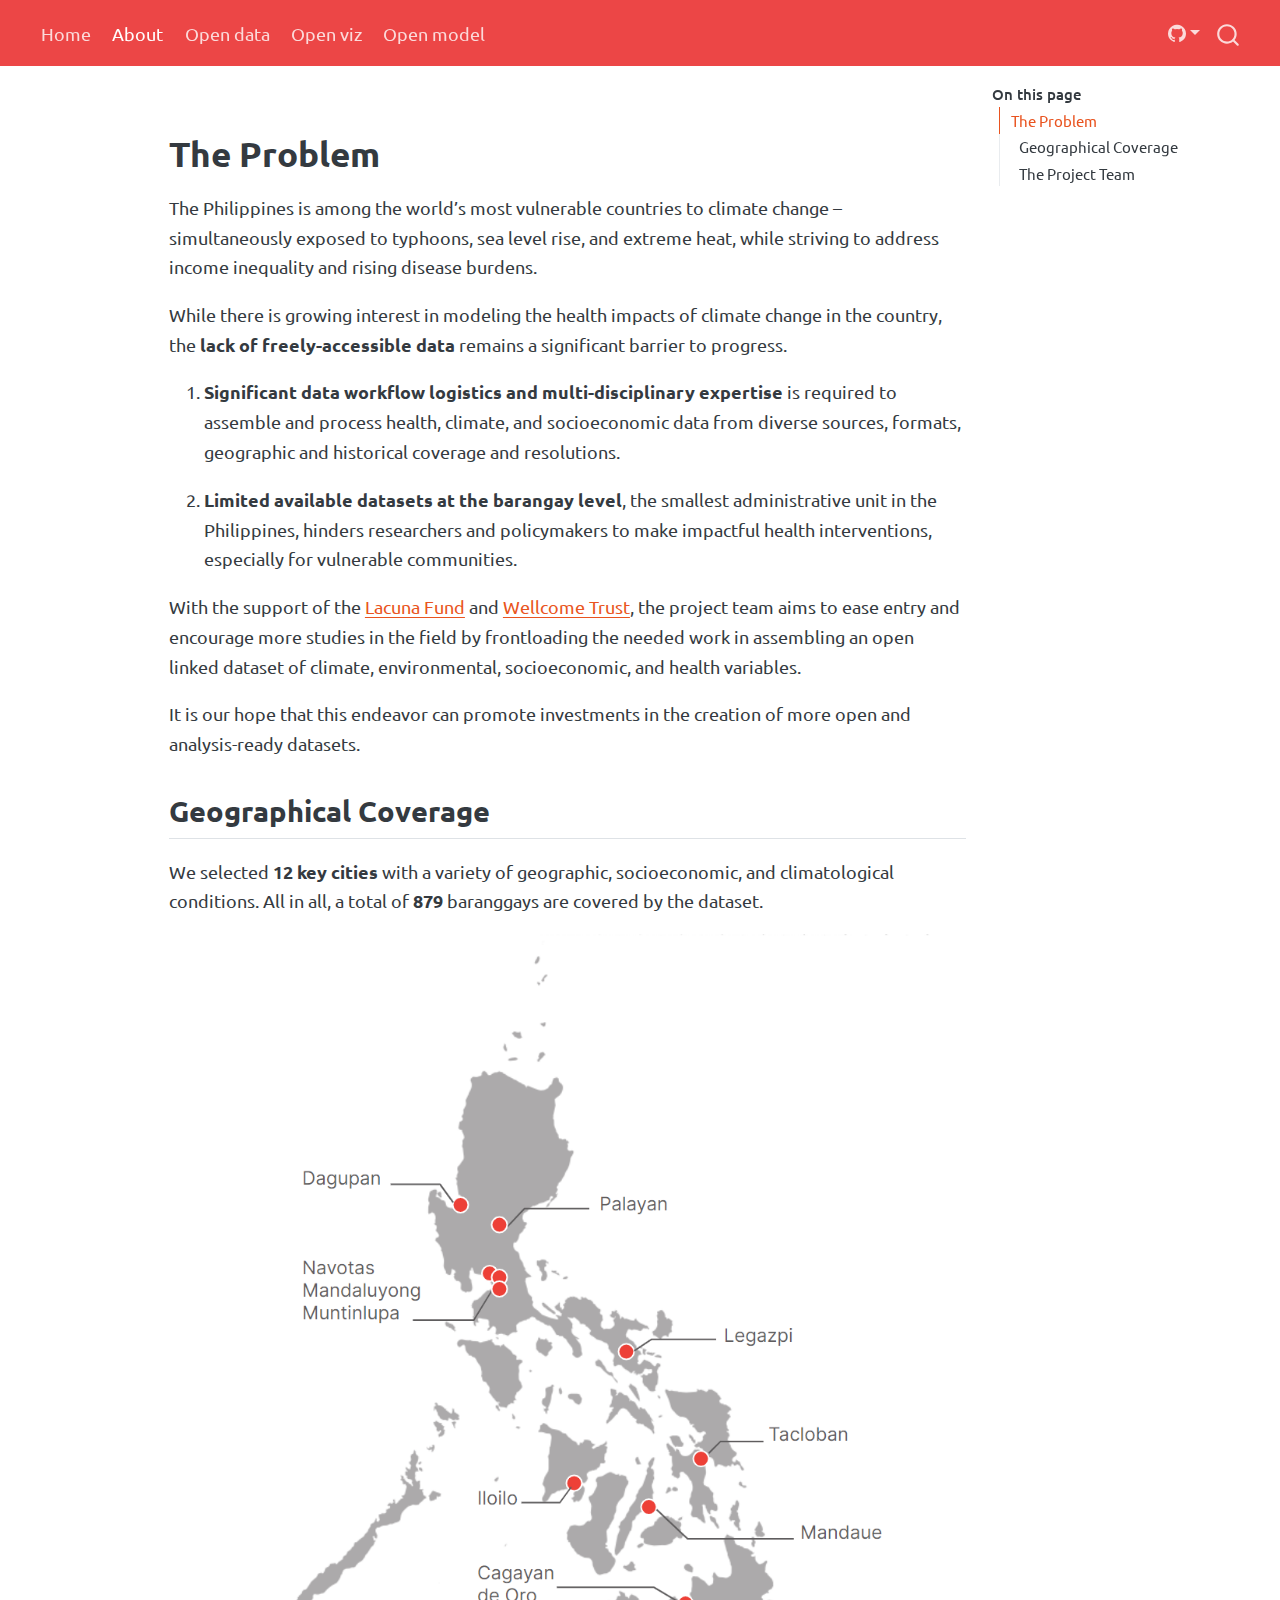
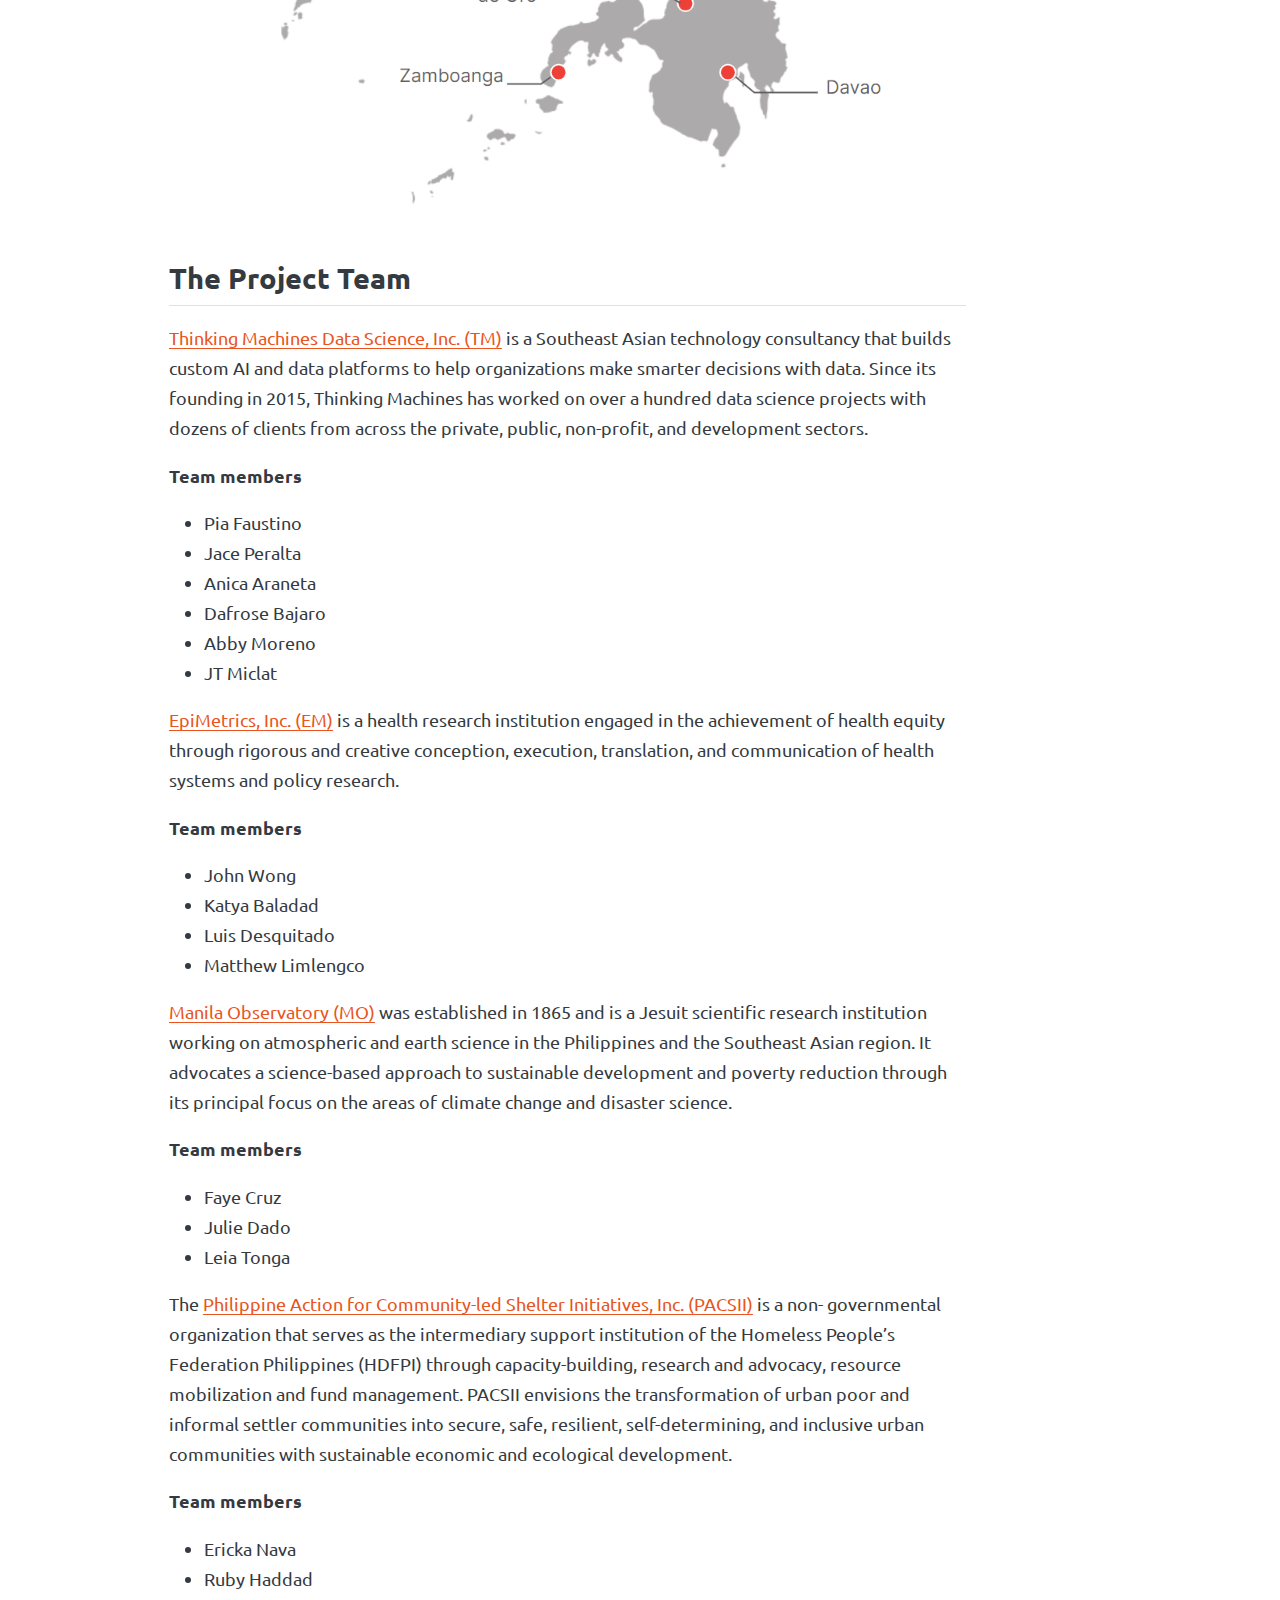
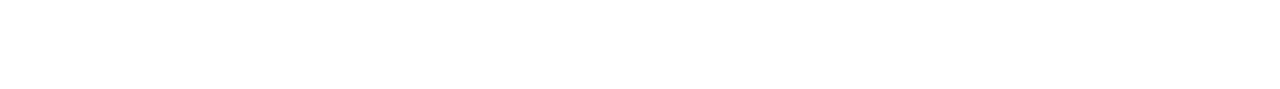
==== commit 203649e4: "Revert changes" ====
--- a/docs/about.html
+++ b/docs/about.html
@@ -2,12 +2,12 @@
 <html xmlns="http://www.w3.org/1999/xhtml" lang="en" xml:lang="en"><head>
 
 <meta charset="utf-8">
-<meta name="generator" content="quarto-1.6.40">
+<meta name="generator" content="quarto-1.4.551">
 
 <meta name="viewport" content="width=device-width, initial-scale=1.0, user-scalable=yes">
 
 
-<title>about – Philippines - Open, validated, health, climate, environment and socioeconomic linked dataset optimized for machine learning | Project CCHAIN</title>
+<title>Project CCHAIN</title>
 <style>
 code{white-space: pre-wrap;}
 span.smallcaps{font-variant: small-caps;}
@@ -36,10 +36,10 @@
 <script src="site_libs/quarto-html/tippy.umd.min.js"></script>
 <script src="site_libs/quarto-html/anchor.min.js"></script>
 <link href="site_libs/quarto-html/tippy.css" rel="stylesheet">
-<link href="site_libs/quarto-html/quarto-syntax-highlighting-549806ee2085284f45b00abea8c6df48.css" rel="stylesheet" id="quarto-text-highlighting-styles">
+<link href="site_libs/quarto-html/quarto-syntax-highlighting.css" rel="stylesheet" id="quarto-text-highlighting-styles">
 <script src="site_libs/bootstrap/bootstrap.min.js"></script>
 <link href="site_libs/bootstrap/bootstrap-icons.css" rel="stylesheet">
-<link href="site_libs/bootstrap/bootstrap-03108333de033644f1aa717c19fa6ce9.min.css" rel="stylesheet" append-hash="true" id="quarto-bootstrap" data-mode="light">
+<link href="site_libs/bootstrap/bootstrap.min.css" rel="stylesheet" id="quarto-bootstrap" data-mode="light">
 <script id="quarto-search-options" type="application/json">{
   "location": "navbar",
   "copy-button": false,
@@ -69,11 +69,11 @@
 }</script>
 
 
-<meta property="og:title" content="Philippines - Open, validated, health, climate, environment and socioeconomic linked dataset optimized for machine learning | Project CCHAIN">
+<meta property="og:title" content="Project CCHAIN">
 <meta property="og:description" content="">
 <meta property="og:image" content="assets/cities_covered.png">
-<meta property="og:site_name" content="Philippines - Open, validated, health, climate, environment and socioeconomic linked dataset optimized for machine learning | Project CCHAIN">
-<meta name="twitter:title" content="Philippines - Open, validated, health, climate, environment and socioeconomic linked dataset optimized for machine learning | Project CCHAIN">
+<meta property="og:site_name" content="Project CCHAIN">
+<meta name="twitter:title" content="Project CCHAIN">
 <meta name="twitter:description" content="">
 <meta name="twitter:image" content="assets/cities_covered.png">
 <meta name="twitter:card" content="summary_large_image">
@@ -86,7 +86,7 @@
     <nav class="navbar navbar-expand-lg " data-bs-theme="dark">
       <div class="navbar-container container-fluid">
             <div id="quarto-search" class="" title="Search"></div>
-          <button class="navbar-toggler" type="button" data-bs-toggle="collapse" data-bs-target="#navbarCollapse" aria-controls="navbarCollapse" role="menu" aria-expanded="false" aria-label="Toggle navigation" onclick="if (window.quartoToggleHeadroom) { window.quartoToggleHeadroom(); }">
+          <button class="navbar-toggler" type="button" data-bs-toggle="collapse" data-bs-target="#navbarCollapse" aria-controls="navbarCollapse" aria-expanded="false" aria-label="Toggle navigation" onclick="if (window.quartoToggleHeadroom) { window.quartoToggleHeadroom(); }">
   <span class="navbar-toggler-icon"></span>
 </button>
           <div class="collapse navbar-collapse" id="navbarCollapse">
@@ -113,9 +113,9 @@
   </li>  
 </ul>
           </div> <!-- /navcollapse -->
-            <div class="quarto-navbar-tools">
+          <div class="quarto-navbar-tools">
     <div class="dropdown">
-      <a href="" title="" id="quarto-navigation-tool-dropdown-0" class="quarto-navigation-tool dropdown-toggle px-1" data-bs-toggle="dropdown" aria-expanded="false" role="link" aria-label=""><i class="bi bi-github"></i></a>
+      <a href="" title="" id="quarto-navigation-tool-dropdown-0" class="quarto-navigation-tool dropdown-toggle px-1" data-bs-toggle="dropdown" aria-expanded="false" aria-label=""><i class="bi bi-github"></i></a>
       <ul class="dropdown-menu" aria-labelledby="quarto-navigation-tool-dropdown-0">
           <li>
             <a class="dropdown-item quarto-navbar-tools-item" href="https://github.com/thinkingmachines/project-cchain/">
@@ -146,13 +146,12 @@
   <ul class="collapse">
   <li><a href="#geographical-coverage" id="toc-geographical-coverage" class="nav-link" data-scroll-target="#geographical-coverage">Geographical Coverage</a></li>
   <li><a href="#the-project-team" id="toc-the-project-team" class="nav-link" data-scroll-target="#the-project-team">The Project Team</a></li>
-  <li><a href="#our-funders" id="toc-our-funders" class="nav-link" data-scroll-target="#our-funders">Our Funders</a></li>
   </ul></li>
   </ul>
 </nav>
     </div>
 <!-- main -->
-<main class="content" id="quarto-document-content"><header id="title-block-header" class="quarto-title-block"></header>
+<main class="content" id="quarto-document-content">
 
 
 
@@ -165,7 +164,7 @@
 <li><p><strong>Significant data workflow logistics and multi-disciplinary expertise</strong> is required to assemble and process health, climate, and socioeconomic data from diverse sources, formats, geographic and historical coverage and resolutions.</p></li>
 <li><p><strong>Limited available datasets at the barangay level</strong>, the smallest administrative unit in the Philippines, hinders researchers and policymakers to make impactful health interventions, especially for vulnerable communities.</p></li>
 </ol>
-<p>The project team aims to ease entry and encourage more studies in the field by frontloading the needed work in assembling an open linked dataset of climate, environmental, socioeconomic, and health variables.</p>
+<p>With the support of the <a href="https://lacunafund.org/">Lacuna Fund</a> and <a href="https://wellcome.org/">Wellcome Trust</a>, the project team aims to ease entry and encourage more studies in the field by frontloading the needed work in assembling an open linked dataset of climate, environmental, socioeconomic, and health variables.</p>
 <p>It is our hope that this endeavor can promote investments in the creation of more open and analysis-ready datasets.</p>
 <section id="geographical-coverage" class="level2">
 <h2 class="anchored" data-anchor-id="geographical-coverage">Geographical Coverage</h2>
@@ -191,7 +190,6 @@
 <li>Katya Baladad</li>
 <li>Luis Desquitado</li>
 <li>Matthew Limlengco</li>
-<li>Carlos Resurreccion</li>
 </ul>
 <p><a href="https://www.observatory.ph/">Manila Observatory (MO)</a> was established in 1865 and is a Jesuit scientific research institution working on atmospheric and earth science in the Philippines and the Southeast Asian region. It advocates a science-based approach to sustainable development and poverty reduction through its principal focus on the areas of climate change and disaster science.</p>
 <p><strong>Team members</strong></p>
@@ -206,10 +204,6 @@
 <li>Ericka Nava</li>
 <li>Ruby Haddad</li>
 </ul>
-</section>
-<section id="our-funders" class="level2">
-<h2 class="anchored" data-anchor-id="our-funders">Our Funders</h2>
-<p>This work was carried out with the aid of a grant from <a href="https://lacunafund.org/">Lacuna Fund</a>, an initiative co-founded by <a href="https://www.rockefellerfoundation.org/">The Rockefeller Foundation</a>, <a href="https://google.org">Google.org</a>, <a href="https://www.idrc-crdi.ca/en">Canada’s International Development Research Centre</a>, and <a href="https://www.giz.de/en/html/index.html">GIZ</a> on behalf of the German Federal Ministry for Economic Cooperation and Development (BMZ); and <a href="https://wellcome.org/">Wellcome</a>.</p>
 
 
 </section>
@@ -251,7 +245,18 @@
     }
     return false;
   }
-  const onCopySuccess = function(e) {
+  const clipboard = new window.ClipboardJS('.code-copy-button', {
+    text: function(trigger) {
+      const codeEl = trigger.previousElementSibling.cloneNode(true);
+      for (const childEl of codeEl.children) {
+        if (isCodeAnnotation(childEl)) {
+          childEl.remove();
+        }
+      }
+      return codeEl.innerText;
+    }
+  });
+  clipboard.on('success', function(e) {
     // button target
     const button = e.trigger;
     // don't keep focus
@@ -283,27 +288,7 @@
     }, 1000);
     // clear code selection
     e.clearSelection();
-  }
-  const getTextToCopy = function(trigger) {
-      const codeEl = trigger.previousElementSibling.cloneNode(true);
-      for (const childEl of codeEl.children) {
-        if (isCodeAnnotation(childEl)) {
-          childEl.remove();
-        }
-      }
-      return codeEl.innerText;
-  }
-  const clipboard = new window.ClipboardJS('.code-copy-button:not([data-in-quarto-modal])', {
-    text: getTextToCopy
   });
-  clipboard.on('success', onCopySuccess);
-  if (window.document.getElementById('quarto-embedded-source-code-modal')) {
-    const clipboardModal = new window.ClipboardJS('.code-copy-button[data-in-quarto-modal]', {
-      text: getTextToCopy,
-      container: window.document.getElementById('quarto-embedded-source-code-modal')
-    });
-    clipboardModal.on('success', onCopySuccess);
-  }
     var localhostRegex = new RegExp(/^(?:http|https):\/\/localhost\:?[0-9]*\//);
     var mailtoRegex = new RegExp(/^mailto:/);
       var filterRegex = new RegExp('/' + window.location.host + '/');
@@ -311,7 +296,7 @@
         return filterRegex.test(href) || localhostRegex.test(href) || mailtoRegex.test(href);
     }
     // Inspect non-navigation links and adorn them if external
- 	var links = window.document.querySelectorAll('a[href]:not(.nav-link):not(.navbar-brand):not(.toc-action):not(.sidebar-link):not(.sidebar-item-toggle):not(.pagination-link):not(.no-external):not([aria-hidden]):not(.dropdown-item):not(.quarto-navigation-tool):not(.about-link)');
+ 	var links = window.document.querySelectorAll('a[href]:not(.nav-link):not(.navbar-brand):not(.toc-action):not(.sidebar-link):not(.sidebar-item-toggle):not(.pagination-link):not(.no-external):not([aria-hidden]):not(.dropdown-item):not(.quarto-navigation-tool)');
     for (var i=0; i<links.length; i++) {
       const link = links[i];
       if (!isInternal(link.href)) {
@@ -408,6 +393,7 @@
       if (window.Quarto?.typesetMath) {
         window.Quarto.typesetMath(note);
       }
+      // TODO in 1.5, we should make sure this works without a callout special case
       if (note.classList.contains("callout")) {
         return note.outerHTML;
       } else {
--- a/docs/site_libs/quarto-html/quarto-syntax-highlighting.css
+++ b/docs/site_libs/quarto-html/quarto-syntax-highlighting.css
@@ -0,0 +1,203 @@
+/* quarto syntax highlight colors */
+:root {
+  --quarto-hl-ot-color: #003B4F;
+  --quarto-hl-at-color: #657422;
+  --quarto-hl-ss-color: #20794D;
+  --quarto-hl-an-color: #5E5E5E;
+  --quarto-hl-fu-color: #4758AB;
+  --quarto-hl-st-color: #20794D;
+  --quarto-hl-cf-color: #003B4F;
+  --quarto-hl-op-color: #5E5E5E;
+  --quarto-hl-er-color: #AD0000;
+  --quarto-hl-bn-color: #AD0000;
+  --quarto-hl-al-color: #AD0000;
+  --quarto-hl-va-color: #111111;
+  --quarto-hl-bu-color: inherit;
+  --quarto-hl-ex-color: inherit;
+  --quarto-hl-pp-color: #AD0000;
+  --quarto-hl-in-color: #5E5E5E;
+  --quarto-hl-vs-color: #20794D;
+  --quarto-hl-wa-color: #5E5E5E;
+  --quarto-hl-do-color: #5E5E5E;
+  --quarto-hl-im-color: #00769E;
+  --quarto-hl-ch-color: #20794D;
+  --quarto-hl-dt-color: #AD0000;
+  --quarto-hl-fl-color: #AD0000;
+  --quarto-hl-co-color: #5E5E5E;
+  --quarto-hl-cv-color: #5E5E5E;
+  --quarto-hl-cn-color: #8f5902;
+  --quarto-hl-sc-color: #5E5E5E;
+  --quarto-hl-dv-color: #AD0000;
+  --quarto-hl-kw-color: #003B4F;
+}
+
+/* other quarto variables */
+:root {
+  --quarto-font-monospace: SFMono-Regular, Menlo, Monaco, Consolas, "Liberation Mono", "Courier New", monospace;
+}
+
+pre > code.sourceCode > span {
+  color: #003B4F;
+}
+
+code span {
+  color: #003B4F;
+}
+
+code.sourceCode > span {
+  color: #003B4F;
+}
+
+div.sourceCode,
+div.sourceCode pre.sourceCode {
+  color: #003B4F;
+}
+
+code span.ot {
+  color: #003B4F;
+  font-style: inherit;
+}
+
+code span.at {
+  color: #657422;
+  font-style: inherit;
+}
+
+code span.ss {
+  color: #20794D;
+  font-style: inherit;
+}
+
+code span.an {
+  color: #5E5E5E;
+  font-style: inherit;
+}
+
+code span.fu {
+  color: #4758AB;
+  font-style: inherit;
+}
+
+code span.st {
+  color: #20794D;
+  font-style: inherit;
+}
+
+code span.cf {
+  color: #003B4F;
+  font-style: inherit;
+}
+
+code span.op {
+  color: #5E5E5E;
+  font-style: inherit;
+}
+
+code span.er {
+  color: #AD0000;
+  font-style: inherit;
+}
+
+code span.bn {
+  color: #AD0000;
+  font-style: inherit;
+}
+
+code span.al {
+  color: #AD0000;
+  font-style: inherit;
+}
+
+code span.va {
+  color: #111111;
+  font-style: inherit;
+}
+
+code span.bu {
+  font-style: inherit;
+}
+
+code span.ex {
+  font-style: inherit;
+}
+
+code span.pp {
+  color: #AD0000;
+  font-style: inherit;
+}
+
+code span.in {
+  color: #5E5E5E;
+  font-style: inherit;
+}
+
+code span.vs {
+  color: #20794D;
+  font-style: inherit;
+}
+
+code span.wa {
+  color: #5E5E5E;
+  font-style: italic;
+}
+
+code span.do {
+  color: #5E5E5E;
+  font-style: italic;
+}
+
+code span.im {
+  color: #00769E;
+  font-style: inherit;
+}
+
+code span.ch {
+  color: #20794D;
+  font-style: inherit;
+}
+
+code span.dt {
+  color: #AD0000;
+  font-style: inherit;
+}
+
+code span.fl {
+  color: #AD0000;
+  font-style: inherit;
+}
+
+code span.co {
+  color: #5E5E5E;
+  font-style: inherit;
+}
+
+code span.cv {
+  color: #5E5E5E;
+  font-style: italic;
+}
+
+code span.cn {
+  color: #8f5902;
+  font-style: inherit;
+}
+
+code span.sc {
+  color: #5E5E5E;
+  font-style: inherit;
+}
+
+code span.dv {
+  color: #AD0000;
+  font-style: inherit;
+}
+
+code span.kw {
+  color: #003B4F;
+  font-style: inherit;
+}
+
+.prevent-inlining {
+  content: "</";
+}
+
+/*# sourceMappingURL=debc5d5d77c3f9108843748ff7464032.css.map */
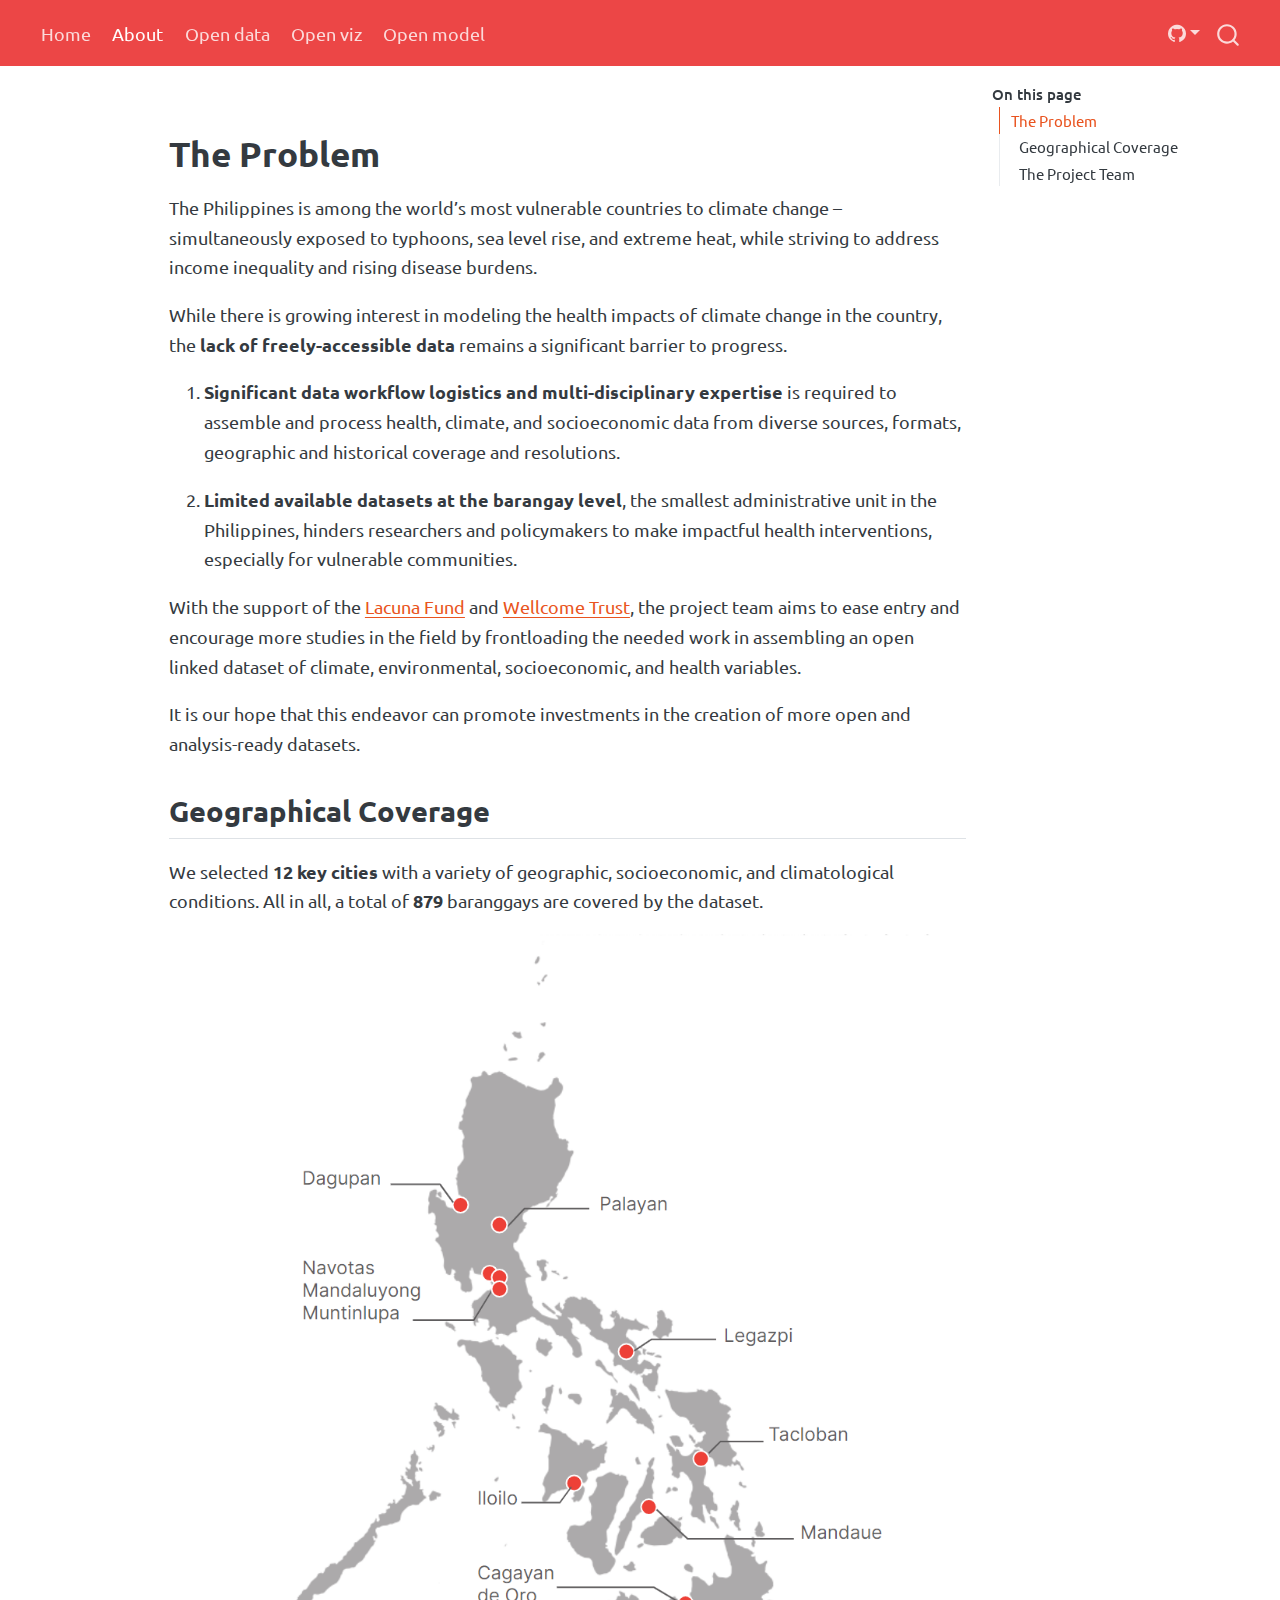
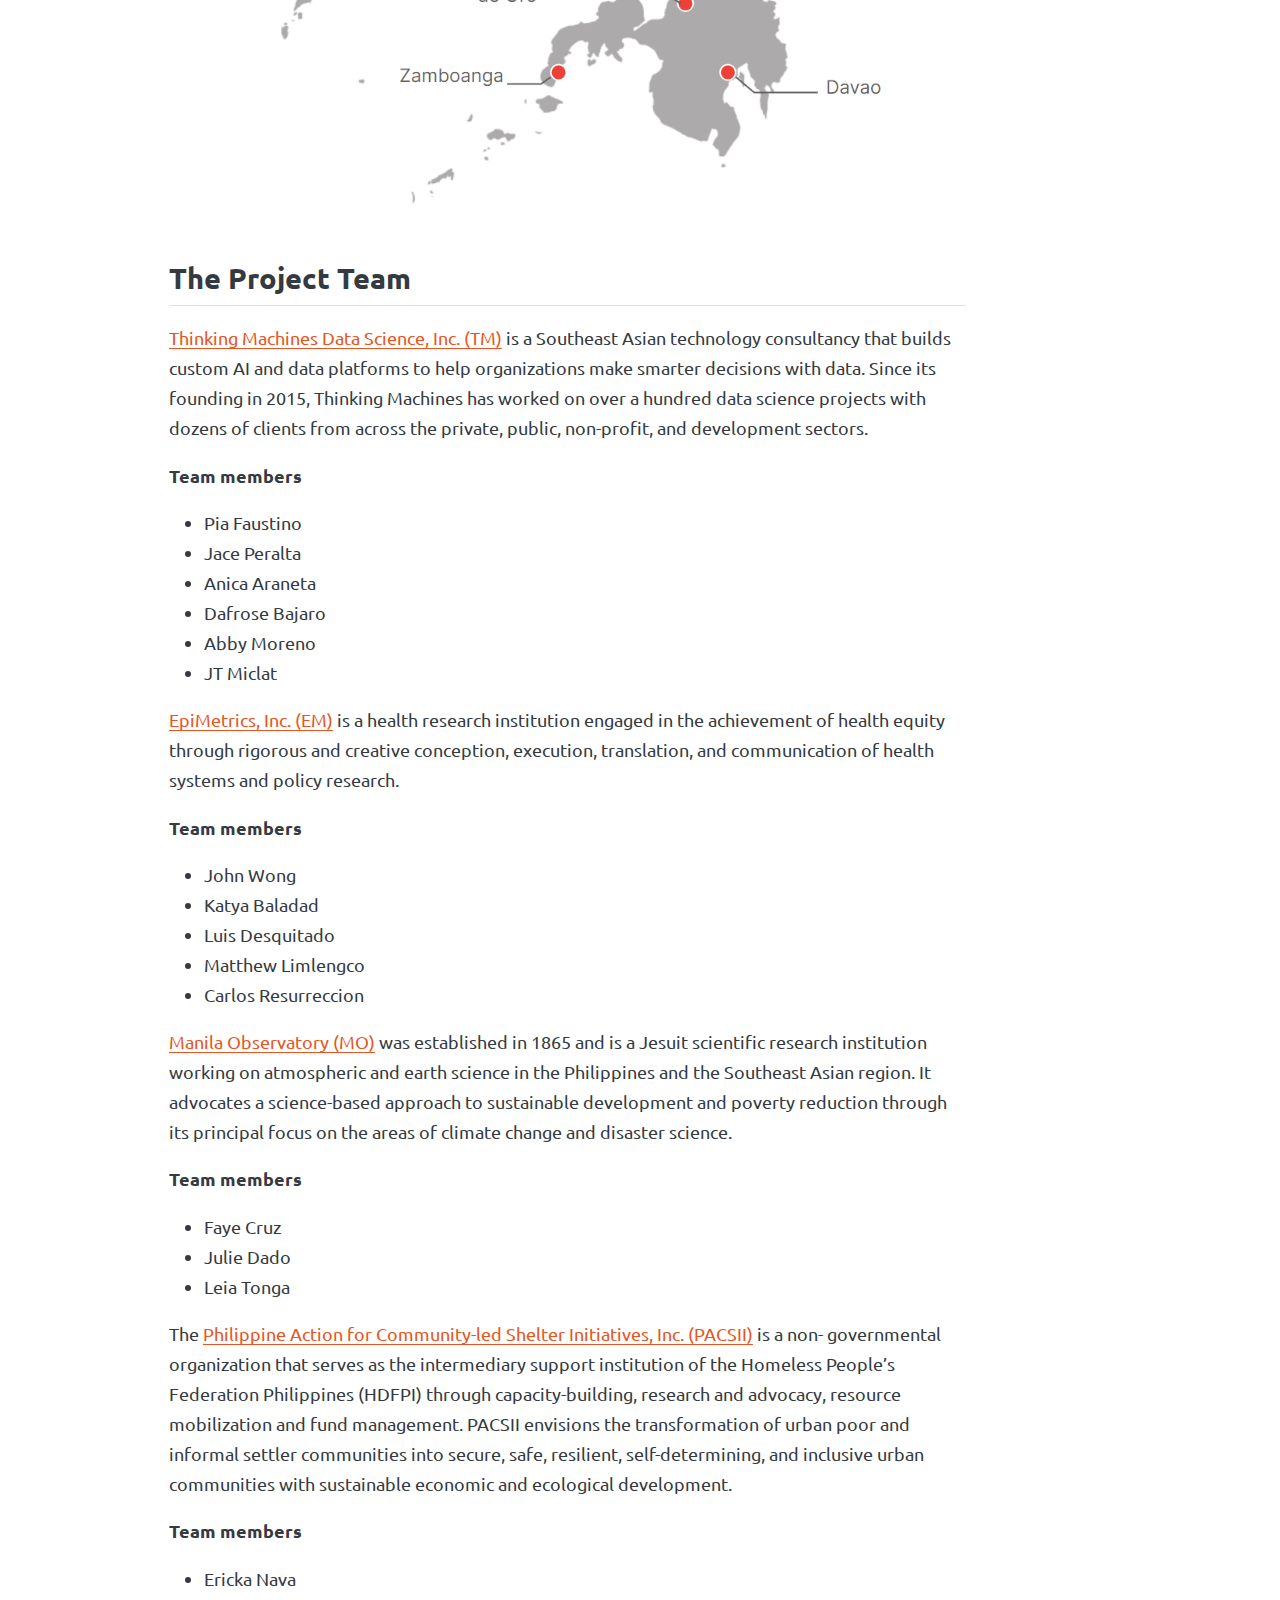
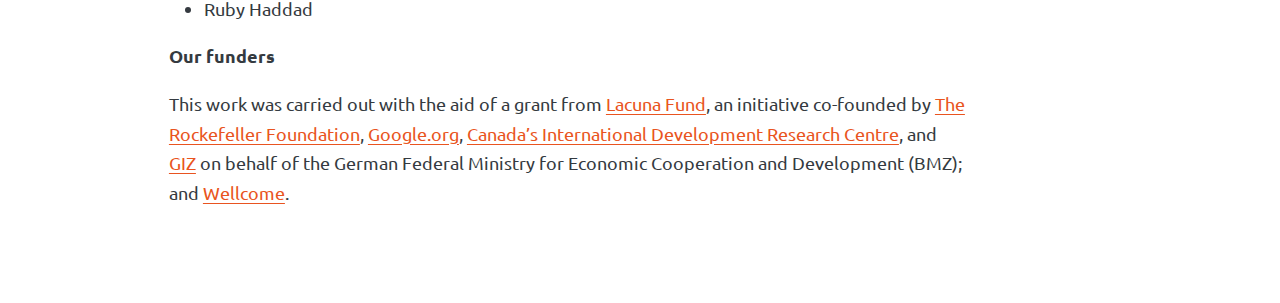
==== commit 0f35d0fa: "add funder details" ====
--- a/docs/about.html
+++ b/docs/about.html
@@ -7,7 +7,7 @@
 <meta name="viewport" content="width=device-width, initial-scale=1.0, user-scalable=yes">
 
 
-<title>Project CCHAIN</title>
+<title>Philippines - Open, validated, health, climate, environment and socioeconomic linked dataset optimized for machine learning | Project CCHAIN</title>
 <style>
 code{white-space: pre-wrap;}
 span.smallcaps{font-variant: small-caps;}
@@ -69,11 +69,11 @@
 }</script>
 
 
-<meta property="og:title" content="Project CCHAIN">
+<meta property="og:title" content="Philippines - Open, validated, health, climate, environment and socioeconomic linked dataset optimized for machine learning | Project CCHAIN">
 <meta property="og:description" content="">
 <meta property="og:image" content="assets/cities_covered.png">
-<meta property="og:site_name" content="Project CCHAIN">
-<meta name="twitter:title" content="Project CCHAIN">
+<meta property="og:site_name" content="Philippines - Open, validated, health, climate, environment and socioeconomic linked dataset optimized for machine learning | Project CCHAIN">
+<meta name="twitter:title" content="Philippines - Open, validated, health, climate, environment and socioeconomic linked dataset optimized for machine learning | Project CCHAIN">
 <meta name="twitter:description" content="">
 <meta name="twitter:image" content="assets/cities_covered.png">
 <meta name="twitter:card" content="summary_large_image">
@@ -190,6 +190,7 @@
 <li>Katya Baladad</li>
 <li>Luis Desquitado</li>
 <li>Matthew Limlengco</li>
+<li>Carlos Resurreccion</li>
 </ul>
 <p><a href="https://www.observatory.ph/">Manila Observatory (MO)</a> was established in 1865 and is a Jesuit scientific research institution working on atmospheric and earth science in the Philippines and the Southeast Asian region. It advocates a science-based approach to sustainable development and poverty reduction through its principal focus on the areas of climate change and disaster science.</p>
 <p><strong>Team members</strong></p>
@@ -204,6 +205,8 @@
 <li>Ericka Nava</li>
 <li>Ruby Haddad</li>
 </ul>
+<p><strong>Our funders</strong></p>
+<p>This work was carried out with the aid of a grant from <a href="https://lacunafund.org/">Lacuna Fund</a>, an initiative co-founded by <a href="https://www.rockefellerfoundation.org/">The Rockefeller Foundation</a>, <a href="https://google.org">Google.org</a>, <a href="https://www.idrc-crdi.ca/en">Canada’s International Development Research Centre</a>, and <a href="https://www.giz.de/en/html/index.html">GIZ</a> on behalf of the German Federal Ministry for Economic Cooperation and Development (BMZ); and <a href="https://wellcome.org/">Wellcome</a>.</p>
 
 
 </section>
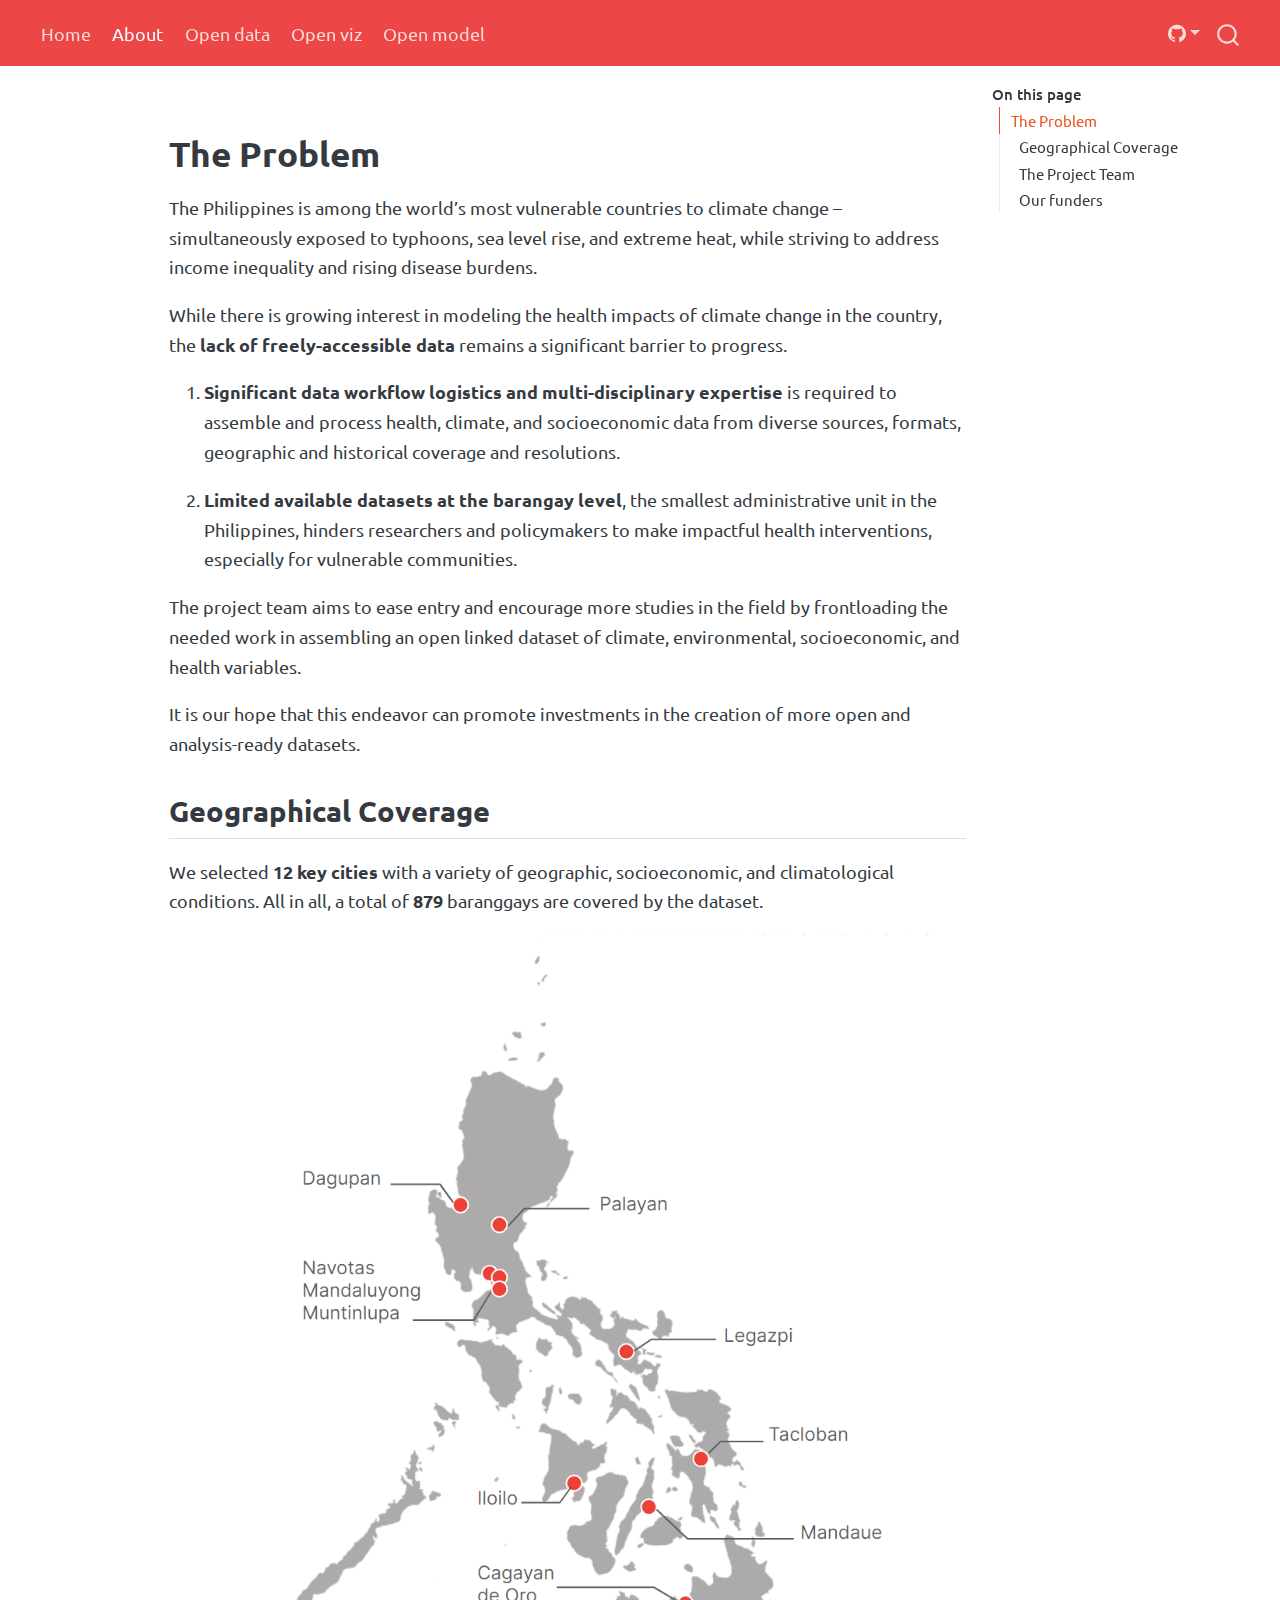
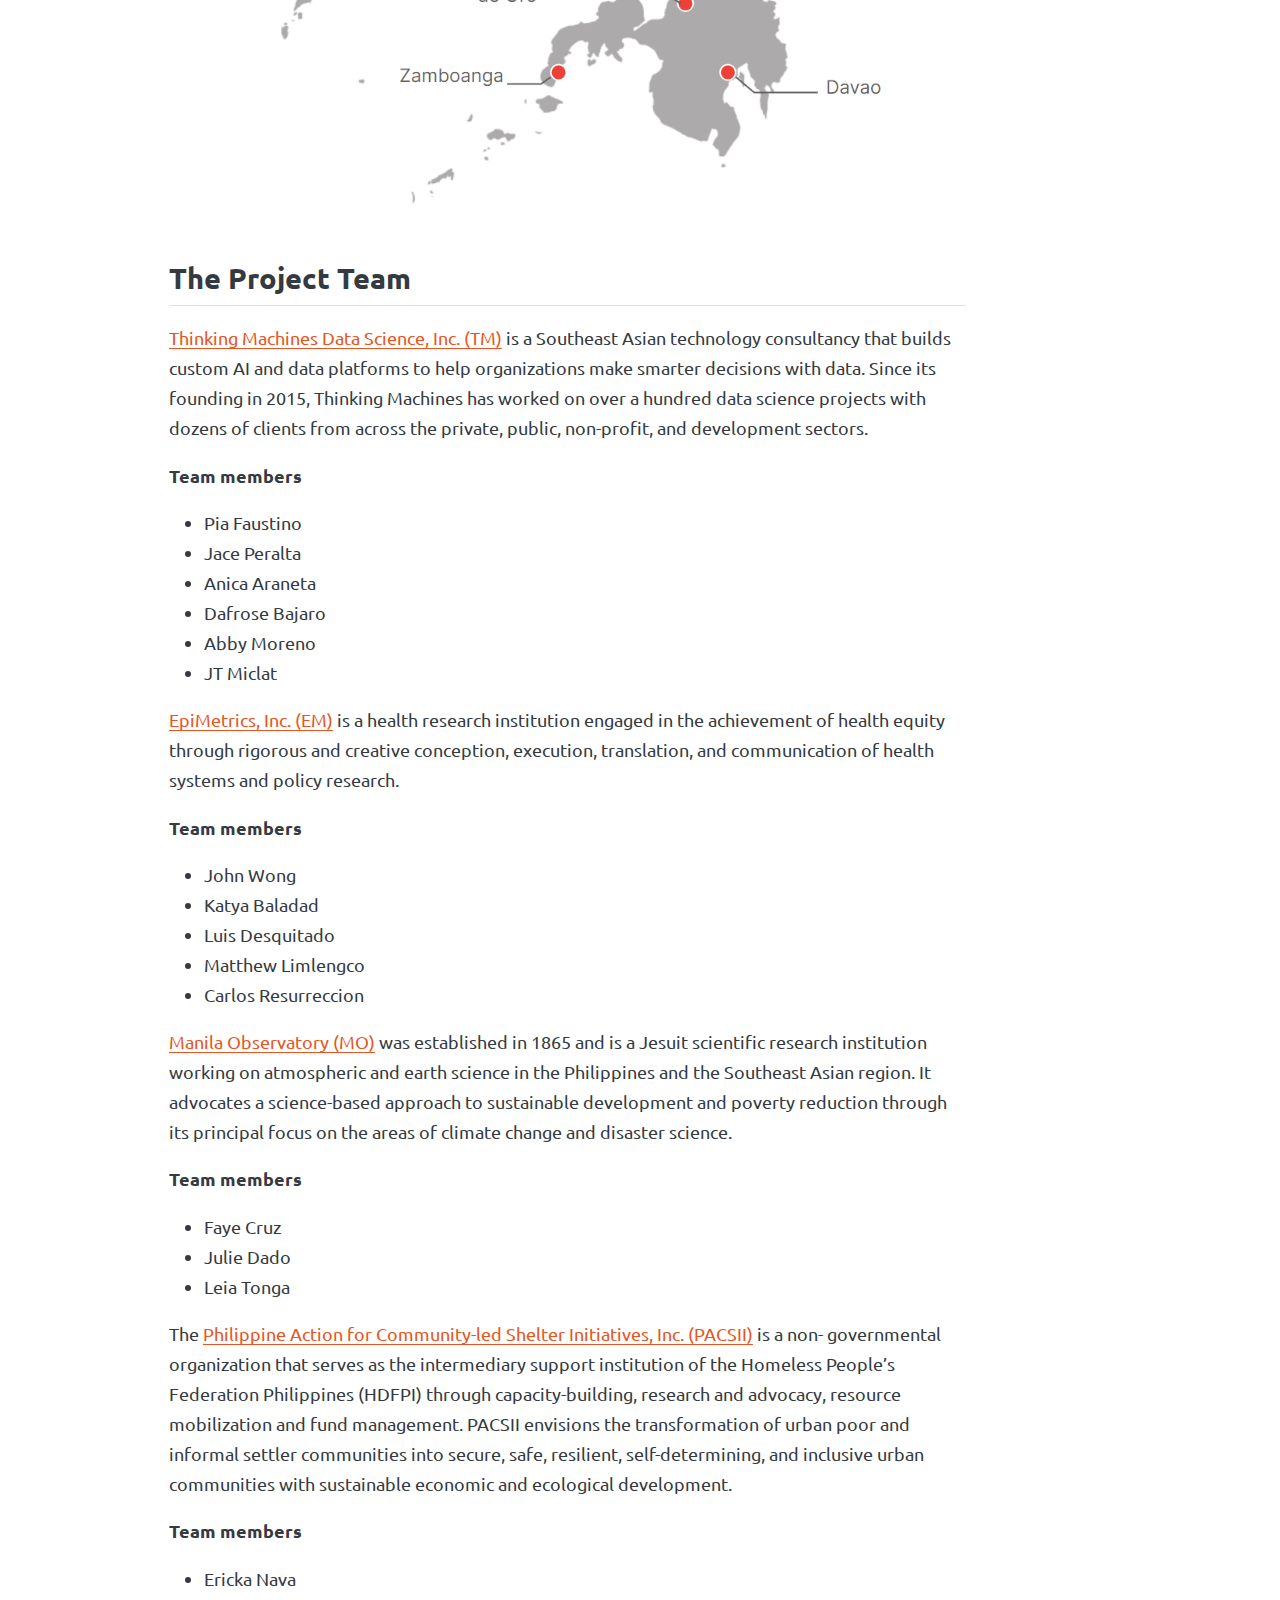
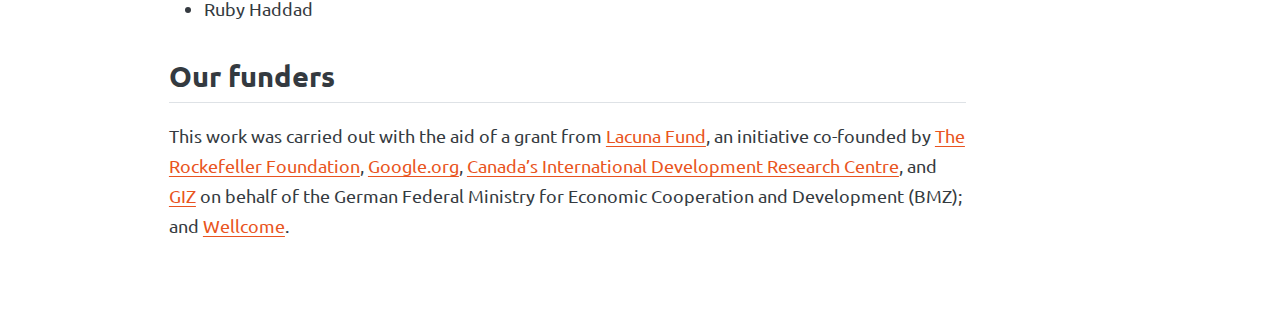
==== commit beb8c760: "fix About page" ====
--- a/docs/about.html
+++ b/docs/about.html
@@ -146,6 +146,7 @@
   <ul class="collapse">
   <li><a href="#geographical-coverage" id="toc-geographical-coverage" class="nav-link" data-scroll-target="#geographical-coverage">Geographical Coverage</a></li>
   <li><a href="#the-project-team" id="toc-the-project-team" class="nav-link" data-scroll-target="#the-project-team">The Project Team</a></li>
+  <li><a href="#our-funders" id="toc-our-funders" class="nav-link" data-scroll-target="#our-funders">Our funders</a></li>
   </ul></li>
   </ul>
 </nav>
@@ -164,7 +165,7 @@
 <li><p><strong>Significant data workflow logistics and multi-disciplinary expertise</strong> is required to assemble and process health, climate, and socioeconomic data from diverse sources, formats, geographic and historical coverage and resolutions.</p></li>
 <li><p><strong>Limited available datasets at the barangay level</strong>, the smallest administrative unit in the Philippines, hinders researchers and policymakers to make impactful health interventions, especially for vulnerable communities.</p></li>
 </ol>
-<p>With the support of the <a href="https://lacunafund.org/">Lacuna Fund</a> and <a href="https://wellcome.org/">Wellcome Trust</a>, the project team aims to ease entry and encourage more studies in the field by frontloading the needed work in assembling an open linked dataset of climate, environmental, socioeconomic, and health variables.</p>
+<p>The project team aims to ease entry and encourage more studies in the field by frontloading the needed work in assembling an open linked dataset of climate, environmental, socioeconomic, and health variables.</p>
 <p>It is our hope that this endeavor can promote investments in the creation of more open and analysis-ready datasets.</p>
 <section id="geographical-coverage" class="level2">
 <h2 class="anchored" data-anchor-id="geographical-coverage">Geographical Coverage</h2>
@@ -173,7 +174,7 @@
 </section>
 <section id="the-project-team" class="level2">
 <h2 class="anchored" data-anchor-id="the-project-team">The Project Team</h2>
-<p><a href="ttps://epimetrics.com.ph/">Thinking Machines Data Science, Inc.&nbsp;(TM)</a> is a Southeast Asian technology consultancy that builds custom AI and data platforms to help organizations make smarter decisions with data. Since its founding in 2015, Thinking Machines has worked on over a hundred data science projects with dozens of clients from across the private, public, non-profit, and development sectors.</p>
+<p><a href="https://thinkingmachin.es/">Thinking Machines Data Science, Inc.&nbsp;(TM)</a> is a Southeast Asian technology consultancy that builds custom AI and data platforms to help organizations make smarter decisions with data. Since its founding in 2015, Thinking Machines has worked on over a hundred data science projects with dozens of clients from across the private, public, non-profit, and development sectors.</p>
 <p><strong>Team members</strong></p>
 <ul>
 <li>Pia Faustino</li>
@@ -205,7 +206,9 @@
 <li>Ericka Nava</li>
 <li>Ruby Haddad</li>
 </ul>
-<p><strong>Our funders</strong></p>
+</section>
+<section id="our-funders" class="level2">
+<h2 class="anchored" data-anchor-id="our-funders">Our funders</h2>
 <p>This work was carried out with the aid of a grant from <a href="https://lacunafund.org/">Lacuna Fund</a>, an initiative co-founded by <a href="https://www.rockefellerfoundation.org/">The Rockefeller Foundation</a>, <a href="https://google.org">Google.org</a>, <a href="https://www.idrc-crdi.ca/en">Canada’s International Development Research Centre</a>, and <a href="https://www.giz.de/en/html/index.html">GIZ</a> on behalf of the German Federal Ministry for Economic Cooperation and Development (BMZ); and <a href="https://wellcome.org/">Wellcome</a>.</p>
 
 
